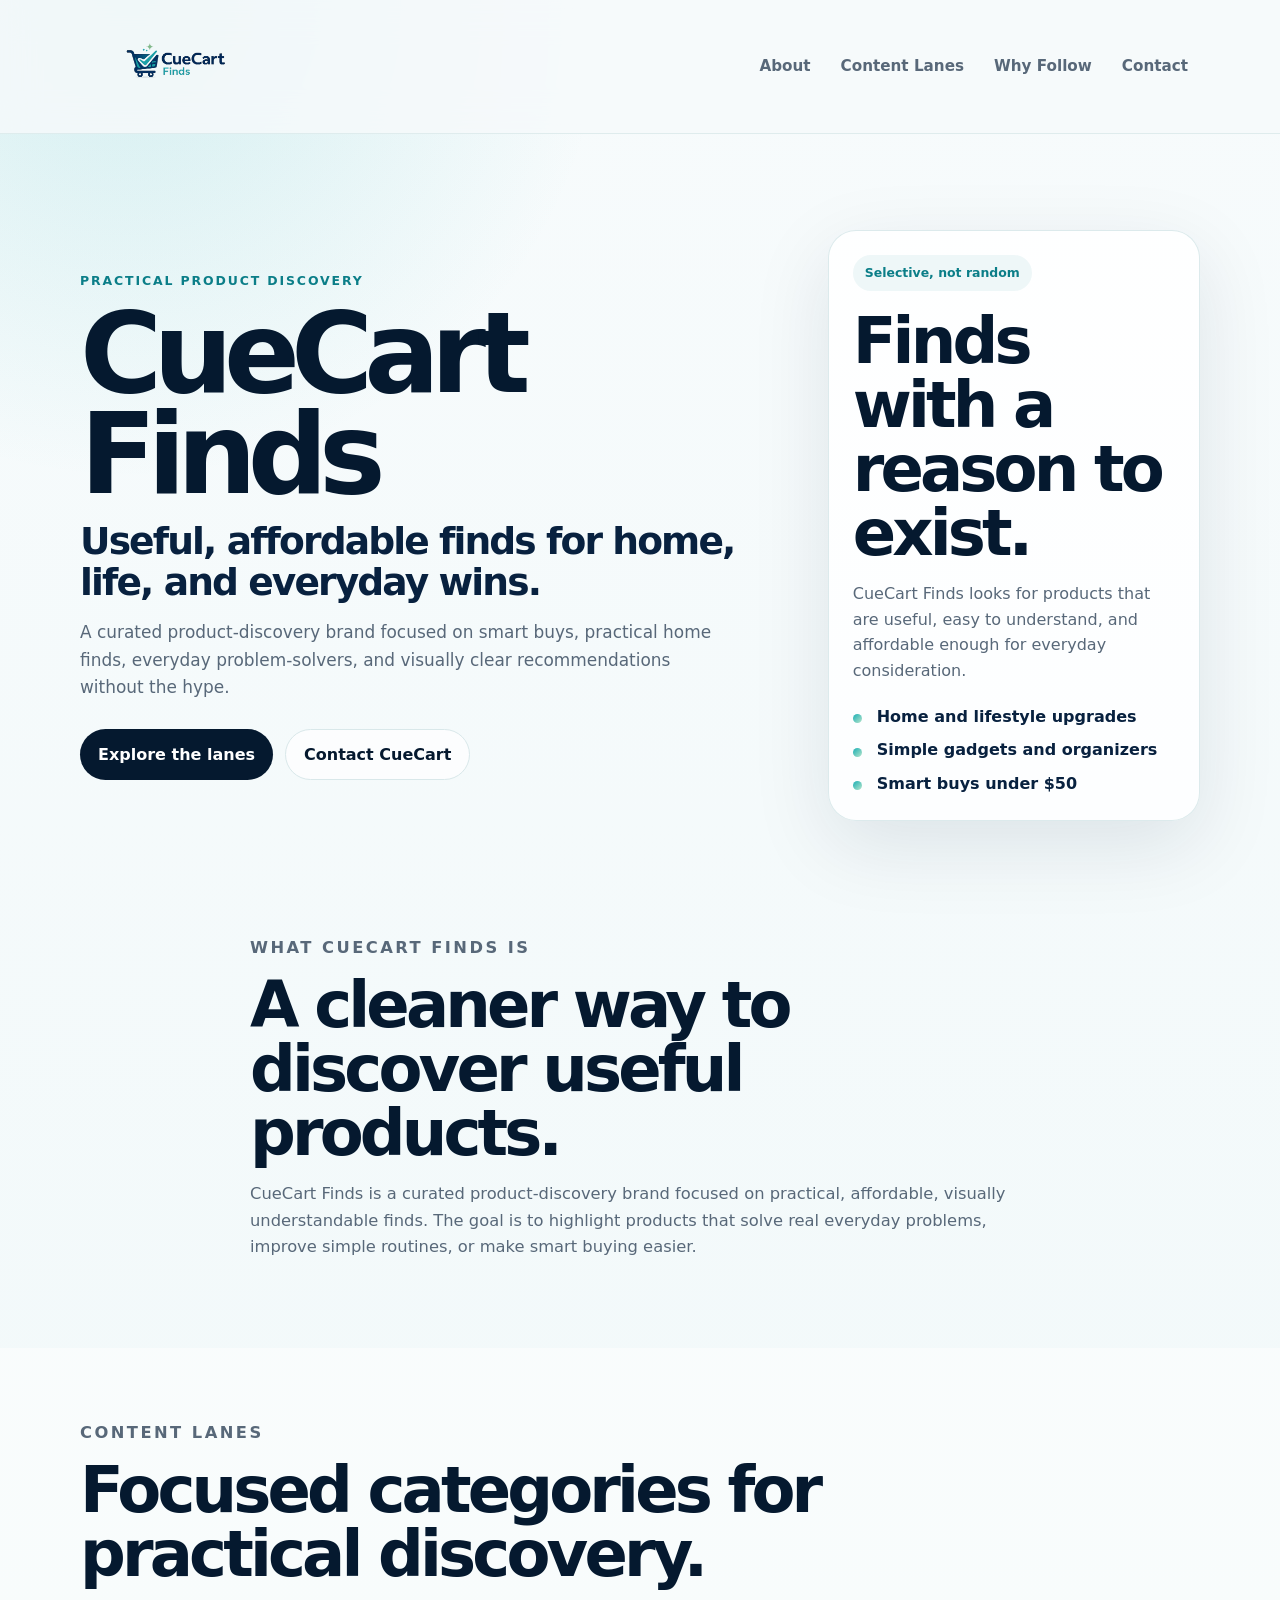
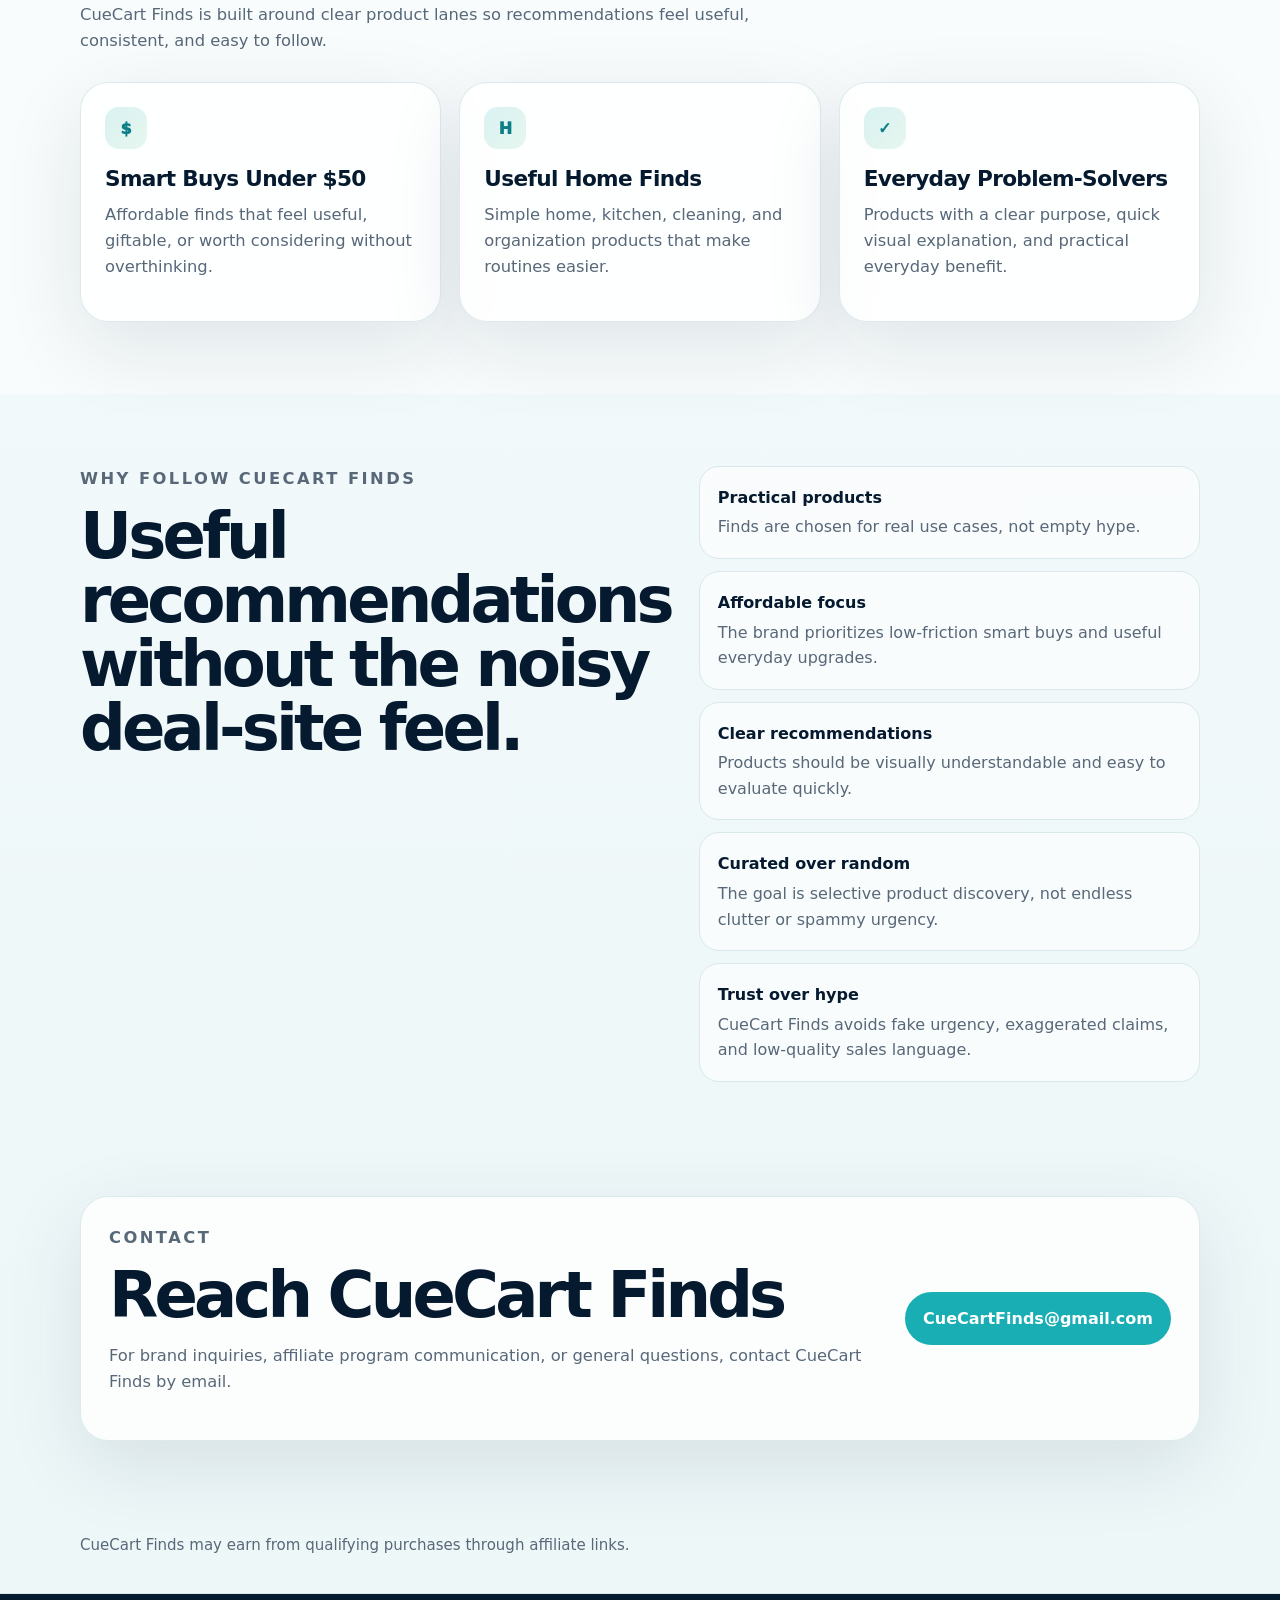
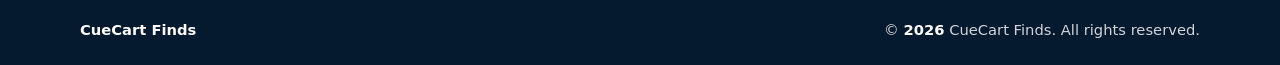
==== index.html @ b00daa26 "Upload CueCart Finds Website" ====
<!doctype html>
<html lang="en">
  <head>
    <meta charset="utf-8" />
    <meta name="viewport" content="width=device-width, initial-scale=1" />

    <!-- EDIT SITE TITLE HERE -->
    <title>CueCart Finds | Useful, Affordable Product Finds</title>
    <meta
      name="description"
      content="CueCart Finds curates useful, affordable finds for home, life, everyday essentials, gadgets, organization, and smart buys under $50."
    />

    <meta property="og:title" content="CueCart Finds" />
    <meta
      property="og:description"
      content="Useful, affordable finds for home, life, and everyday wins."
    />
    <meta property="og:type" content="website" />

    <link rel="icon" href="assets/cuecart-finds-favicon.ico" />
    <link rel="apple-touch-icon" href="assets/cuecart-finds-icon-192.png" />
    <link rel="stylesheet" href="style.css" />
  </head>

  <body>
    <a class="skip-link" href="#main">Skip to main content</a>

    <header class="site-header">
      <nav class="nav container" aria-label="Primary navigation">
        <a class="brand" href="#top" aria-label="CueCart Finds home">
          <!--
            EDIT LOGO FILE PATH HERE:
            Replace the src below if you upload a different logo file.
            If the image cannot load, the text fallback below still shows the brand name.
          -->
          <img
            class="brand-logo"
            src="assets/cuecart-finds-logo-web-600.png"
            alt=""
            width="180"
            height="64"
            onerror="this.style.display='none'; this.nextElementSibling.style.display='inline';"
          />
          <span class="brand-text">CueCart Finds</span>
        </a>

        <button class="menu-toggle" type="button" aria-expanded="false" aria-controls="nav-links">
          Menu
        </button>

        <div class="nav-links" id="nav-links">
          <a href="#about">About</a>
          <a href="#lanes">Content Lanes</a>
          <a href="#why-follow">Why Follow</a>
          <a href="#contact">Contact</a>
        </div>
      </nav>
    </header>

    <main id="main">
      <section class="hero" id="top">
        <div class="container hero-grid">
          <div class="hero-copy">
            <p class="eyebrow">Practical product discovery</p>

            <!-- EDIT BRAND NAME AND TAGLINE HERE -->
            <h1>CueCart Finds</h1>
            <p class="hero-tagline">Useful, affordable finds for home, life, and everyday wins.</p>

            <!-- EDIT HERO SUPPORTING COPY HERE -->
            <p class="hero-text">
              A curated product-discovery brand focused on smart buys, practical home finds,
              everyday problem-solvers, and visually clear recommendations without the hype.
            </p>

            <div class="hero-actions">
              <a class="button button-primary" href="#lanes">Explore the lanes</a>
              <a class="button button-secondary" href="#contact">Contact CueCart</a>
            </div>
          </div>

          <aside class="hero-card" aria-label="CueCart Finds brand focus">
            <div class="card-badge">Selective, not random</div>
            <h2>Finds with a reason to exist.</h2>
            <p>
              CueCart Finds looks for products that are useful, easy to understand, and affordable
              enough for everyday consideration.
            </p>
            <ul class="mini-list">
              <li>Home and lifestyle upgrades</li>
              <li>Simple gadgets and organizers</li>
              <li>Smart buys under $50</li>
            </ul>
          </aside>
        </div>
      </section>

      <section class="section" id="about">
        <div class="container narrow">
          <p class="section-kicker">What CueCart Finds Is</p>
          <!-- EDIT ABOUT COPY HERE -->
          <h2>A cleaner way to discover useful products.</h2>
          <p>
            CueCart Finds is a curated product-discovery brand focused on practical, affordable,
            visually understandable finds. The goal is to highlight products that solve real
            everyday problems, improve simple routines, or make smart buying easier.
          </p>
        </div>
      </section>

      <section class="section section-muted" id="lanes">
        <div class="container">
          <div class="section-heading">
            <p class="section-kicker">Content Lanes</p>
            <h2>Focused categories for practical discovery.</h2>
            <p>
              CueCart Finds is built around clear product lanes so recommendations feel useful,
              consistent, and easy to follow.
            </p>
          </div>

          <div class="card-grid">
            <article class="lane-card">
              <div class="lane-icon" aria-hidden="true">$</div>
              <h3>Smart Buys Under $50</h3>
              <p>Affordable finds that feel useful, giftable, or worth considering without overthinking.</p>
            </article>

            <article class="lane-card">
              <div class="lane-icon" aria-hidden="true">H</div>
              <h3>Useful Home Finds</h3>
              <p>Simple home, kitchen, cleaning, and organization products that make routines easier.</p>
            </article>

            <article class="lane-card">
              <div class="lane-icon" aria-hidden="true">✓</div>
              <h3>Everyday Problem-Solvers</h3>
              <p>Products with a clear purpose, quick visual explanation, and practical everyday benefit.</p>
            </article>
          </div>
        </div>
      </section>

      <section class="section" id="why-follow">
        <div class="container split">
          <div>
            <p class="section-kicker">Why Follow CueCart Finds</p>
            <h2>Useful recommendations without the noisy deal-site feel.</h2>
          </div>

          <div class="trust-list">
            <div class="trust-item">
              <strong>Practical products</strong>
              <span>Finds are chosen for real use cases, not empty hype.</span>
            </div>
            <div class="trust-item">
              <strong>Affordable focus</strong>
              <span>The brand prioritizes low-friction smart buys and useful everyday upgrades.</span>
            </div>
            <div class="trust-item">
              <strong>Clear recommendations</strong>
              <span>Products should be visually understandable and easy to evaluate quickly.</span>
            </div>
            <div class="trust-item">
              <strong>Curated over random</strong>
              <span>The goal is selective product discovery, not endless clutter or spammy urgency.</span>
            </div>
            <div class="trust-item">
              <strong>Trust over hype</strong>
              <span>CueCart Finds avoids fake urgency, exaggerated claims, and low-quality sales language.</span>
            </div>
          </div>
        </div>
      </section>

      <section class="section contact-section" id="contact">
        <div class="container contact-card">
          <div>
            <p class="section-kicker">Contact</p>
            <h2>Reach CueCart Finds</h2>
            <p>
              For brand inquiries, affiliate program communication, or general questions, contact
              CueCart Finds by email.
            </p>
          </div>

          <!-- EDIT EMAIL ADDRESS HERE -->
          <a class="email-link" href="mailto:CueCartFinds@gmail.com">CueCartFinds@gmail.com</a>
        </div>
      </section>

      <section class="disclosure" aria-label="Affiliate disclosure">
        <div class="container">
          <!-- EDIT AFFILIATE DISCLOSURE HERE -->
          <p>CueCart Finds may earn from qualifying purchases through affiliate links.</p>
        </div>
      </section>
    </main>

    <footer class="site-footer">
      <div class="container footer-content">
        <span>CueCart Finds</span>
        <span>&copy; <span id="year">2026</span> CueCart Finds. All rights reserved.</span>
      </div>
    </footer>

    <script src="script.js"></script>
  </body>
</html>
---- style.css ----
/*
  CueCart Finds static site styles.
  Beginner editing tip: change the color variables below to adjust the site theme.
*/

:root {
  --bg: #f6fafb;
  --surface: #ffffff;
  --surface-soft: #eef7f8;
  --ink: #08213f;
  --muted: #586879;
  --line: #d9e8ea;
  --teal: #18aeb4;
  --teal-dark: #0b7e88;
  --mint: #b8e6cc;
  --navy: #05192f;
  --shadow: 0 24px 80px rgba(8, 33, 63, 0.1);
  --radius-lg: 28px;
  --radius-md: 20px;
  --radius-sm: 14px;
  --max-width: 1120px;
}

* {
  box-sizing: border-box;
}

html {
  scroll-behavior: smooth;
}

body {
  margin: 0;
  color: var(--ink);
  font-family:
    ui-sans-serif,
    system-ui,
    -apple-system,
    BlinkMacSystemFont,
    "Segoe UI",
    sans-serif;
  background:
    radial-gradient(circle at 10% 0%, rgba(24, 174, 180, 0.16), transparent 30rem),
    linear-gradient(180deg, #f7fbfc 0%, #edf7f8 100%);
  line-height: 1.6;
}

img {
  max-width: 100%;
  display: block;
}

a {
  color: inherit;
}

.container {
  width: min(calc(100% - 32px), var(--max-width));
  margin-inline: auto;
}

.narrow {
  max-width: 780px;
}

.skip-link {
  position: absolute;
  left: 16px;
  top: -80px;
  z-index: 100;
  padding: 10px 14px;
  border-radius: 999px;
  background: var(--navy);
  color: #fff;
  text-decoration: none;
  transition: top 0.2s ease;
}

.skip-link:focus {
  top: 16px;
}

.site-header {
  position: sticky;
  top: 0;
  z-index: 20;
  border-bottom: 1px solid rgba(217, 232, 234, 0.78);
  background: rgba(246, 250, 251, 0.84);
  backdrop-filter: blur(18px);
}

.nav {
  display: flex;
  align-items: center;
  justify-content: space-between;
  min-height: 76px;
  gap: 18px;
}

.brand {
  display: inline-flex;
  align-items: center;
  gap: 12px;
  min-width: 0;
  text-decoration: none;
}

.brand-logo {
  width: 154px;
  height: auto;
}

.brand-logo:not([src]),
.brand-logo[src=""] {
  display: none;
}

.brand-text {
  display: none;
  font-weight: 800;
  letter-spacing: -0.03em;
  color: var(--navy);
}

.brand-logo:not([src]) + .brand-text,
.brand-logo[src=""] + .brand-text {
  display: inline;
}

.nav-links {
  display: none;
  position: absolute;
  left: 16px;
  right: 16px;
  top: 82px;
  padding: 14px;
  border: 1px solid var(--line);
  border-radius: var(--radius-md);
  background: rgba(255, 255, 255, 0.96);
  box-shadow: var(--shadow);
}

.nav-links.is-open {
  display: grid;
  gap: 8px;
}

.nav-links a {
  padding: 10px 12px;
  border-radius: 999px;
  color: var(--muted);
  font-size: 0.95rem;
  font-weight: 650;
  text-decoration: none;
}

.nav-links a:hover {
  background: var(--surface-soft);
  color: var(--navy);
}

.menu-toggle {
  border: 1px solid var(--line);
  border-radius: 999px;
  padding: 10px 14px;
  background: var(--surface);
  color: var(--navy);
  font: inherit;
  font-weight: 700;
  cursor: pointer;
}

.hero {
  padding: 72px 0 42px;
}

.hero-grid {
  display: grid;
  gap: 28px;
  align-items: center;
}

.hero-copy {
  max-width: 760px;
}

.eyebrow,
.section-kicker {
  margin: 0 0 12px;
  color: var(--teal-dark);
  font-size: 0.78rem;
  font-weight: 850;
  letter-spacing: 0.15em;
  text-transform: uppercase;
}

h1,
h2,
h3,
p {
  margin-top: 0;
}

h1 {
  margin-bottom: 16px;
  color: var(--navy);
  font-size: clamp(3.2rem, 15vw, 7rem);
  line-height: 0.9;
  letter-spacing: -0.08em;
}

h2 {
  margin-bottom: 16px;
  color: var(--navy);
  font-size: clamp(2rem, 7vw, 4rem);
  line-height: 1;
  letter-spacing: -0.06em;
}

h3 {
  margin-bottom: 10px;
  color: var(--navy);
  font-size: 1.35rem;
  line-height: 1.15;
  letter-spacing: -0.03em;
}

.hero-tagline {
  max-width: 680px;
  margin-bottom: 16px;
  font-size: clamp(1.35rem, 5vw, 2.35rem);
  font-weight: 760;
  line-height: 1.1;
  letter-spacing: -0.05em;
}

.hero-text {
  max-width: 650px;
  color: var(--muted);
  font-size: 1.06rem;
}

.hero-actions {
  display: flex;
  flex-wrap: wrap;
  gap: 12px;
  margin-top: 28px;
}

.button {
  display: inline-flex;
  align-items: center;
  justify-content: center;
  min-height: 48px;
  padding: 12px 18px;
  border-radius: 999px;
  font-weight: 800;
  text-decoration: none;
}

.button-primary {
  background: var(--navy);
  color: #fff;
}

.button-secondary {
  border: 1px solid var(--line);
  background: rgba(255, 255, 255, 0.72);
  color: var(--navy);
}

.hero-card,
.lane-card,
.contact-card {
  border: 1px solid rgba(217, 232, 234, 0.9);
  background: rgba(255, 255, 255, 0.82);
  box-shadow: var(--shadow);
}

.hero-card {
  padding: 24px;
  border-radius: var(--radius-lg);
}

.hero-card p {
  color: var(--muted);
}

.card-badge {
  display: inline-flex;
  margin-bottom: 18px;
  padding: 8px 12px;
  border-radius: 999px;
  background: var(--surface-soft);
  color: var(--teal-dark);
  font-size: 0.78rem;
  font-weight: 850;
}

.mini-list {
  display: grid;
  gap: 8px;
  margin: 20px 0 0;
  padding: 0;
  list-style: none;
}

.mini-list li {
  position: relative;
  padding-left: 24px;
  color: var(--ink);
  font-weight: 650;
}

.mini-list li::before {
  content: "";
  position: absolute;
  left: 0;
  top: 0.65em;
  width: 9px;
  height: 9px;
  border-radius: 99px;
  background: linear-gradient(135deg, var(--teal), var(--mint));
}

.section {
  padding: 72px 0;
}

.section-muted {
  background: rgba(255, 255, 255, 0.52);
}

.section-heading {
  max-width: 760px;
  margin-bottom: 28px;
}

.section p {
  color: var(--muted);
  font-size: 1.02rem;
}

.card-grid {
  display: grid;
  gap: 18px;
}

.lane-card {
  padding: 24px;
  border-radius: var(--radius-lg);
  transition:
    transform 0.2s ease,
    box-shadow 0.2s ease;
}

.lane-card:hover {
  transform: translateY(-4px);
  box-shadow: 0 30px 90px rgba(8, 33, 63, 0.14);
}

.lane-icon {
  display: inline-grid;
  width: 42px;
  height: 42px;
  place-items: center;
  margin-bottom: 18px;
  border-radius: 14px;
  background: linear-gradient(135deg, rgba(24, 174, 180, 0.16), rgba(184, 230, 204, 0.34));
  color: var(--teal-dark);
  font-weight: 950;
}

.split {
  display: grid;
  gap: 28px;
}

.trust-list {
  display: grid;
  gap: 12px;
}

.trust-item {
  display: grid;
  gap: 4px;
  padding: 18px;
  border: 1px solid var(--line);
  border-radius: var(--radius-md);
  background: rgba(255, 255, 255, 0.64);
}

.trust-item strong {
  color: var(--navy);
}

.trust-item span {
  color: var(--muted);
}

.contact-section {
  padding-top: 42px;
}

.contact-card {
  display: grid;
  gap: 22px;
  padding: 28px;
  border-radius: var(--radius-lg);
}

.email-link {
  display: inline-flex;
  width: fit-content;
  align-items: center;
  justify-content: center;
  padding: 14px 18px;
  border-radius: 999px;
  background: var(--teal);
  color: #ffffff;
  font-weight: 850;
  text-decoration: none;
}

.email-link:hover {
  background: var(--teal-dark);
}

.disclosure {
  padding: 20px 0 36px;
}

.disclosure p {
  margin: 0;
  color: var(--muted);
  font-size: 0.94rem;
}

.site-footer {
  border-top: 1px solid var(--line);
  background: var(--navy);
  color: rgba(255, 255, 255, 0.82);
}

.footer-content {
  display: grid;
  gap: 8px;
  padding: 24px 0;
  font-size: 0.92rem;
}

.footer-content span:first-child {
  color: #fff;
  font-weight: 850;
}

@media (min-width: 760px) {
  .menu-toggle {
    display: none;
  }

  .nav-links {
    position: static;
    display: flex;
    align-items: center;
    gap: 6px;
    padding: 0;
    border: 0;
    background: transparent;
    box-shadow: none;
  }

  .hero {
    padding-top: 96px;
  }

  .hero-grid {
    grid-template-columns: minmax(0, 1.45fr) minmax(280px, 0.75fr);
  }

  .card-grid {
    grid-template-columns: repeat(3, 1fr);
  }

  .split {
    grid-template-columns: 0.82fr 1.18fr;
    align-items: start;
  }

  .contact-card {
    grid-template-columns: 1fr auto;
    align-items: center;
  }

  .footer-content {
    grid-template-columns: auto auto;
    justify-content: space-between;
    align-items: center;
  }
}

@media (prefers-reduced-motion: reduce) {
  *,
  *::before,
  *::after {
    scroll-behavior: auto !important;
    transition: none !important;
  }
}
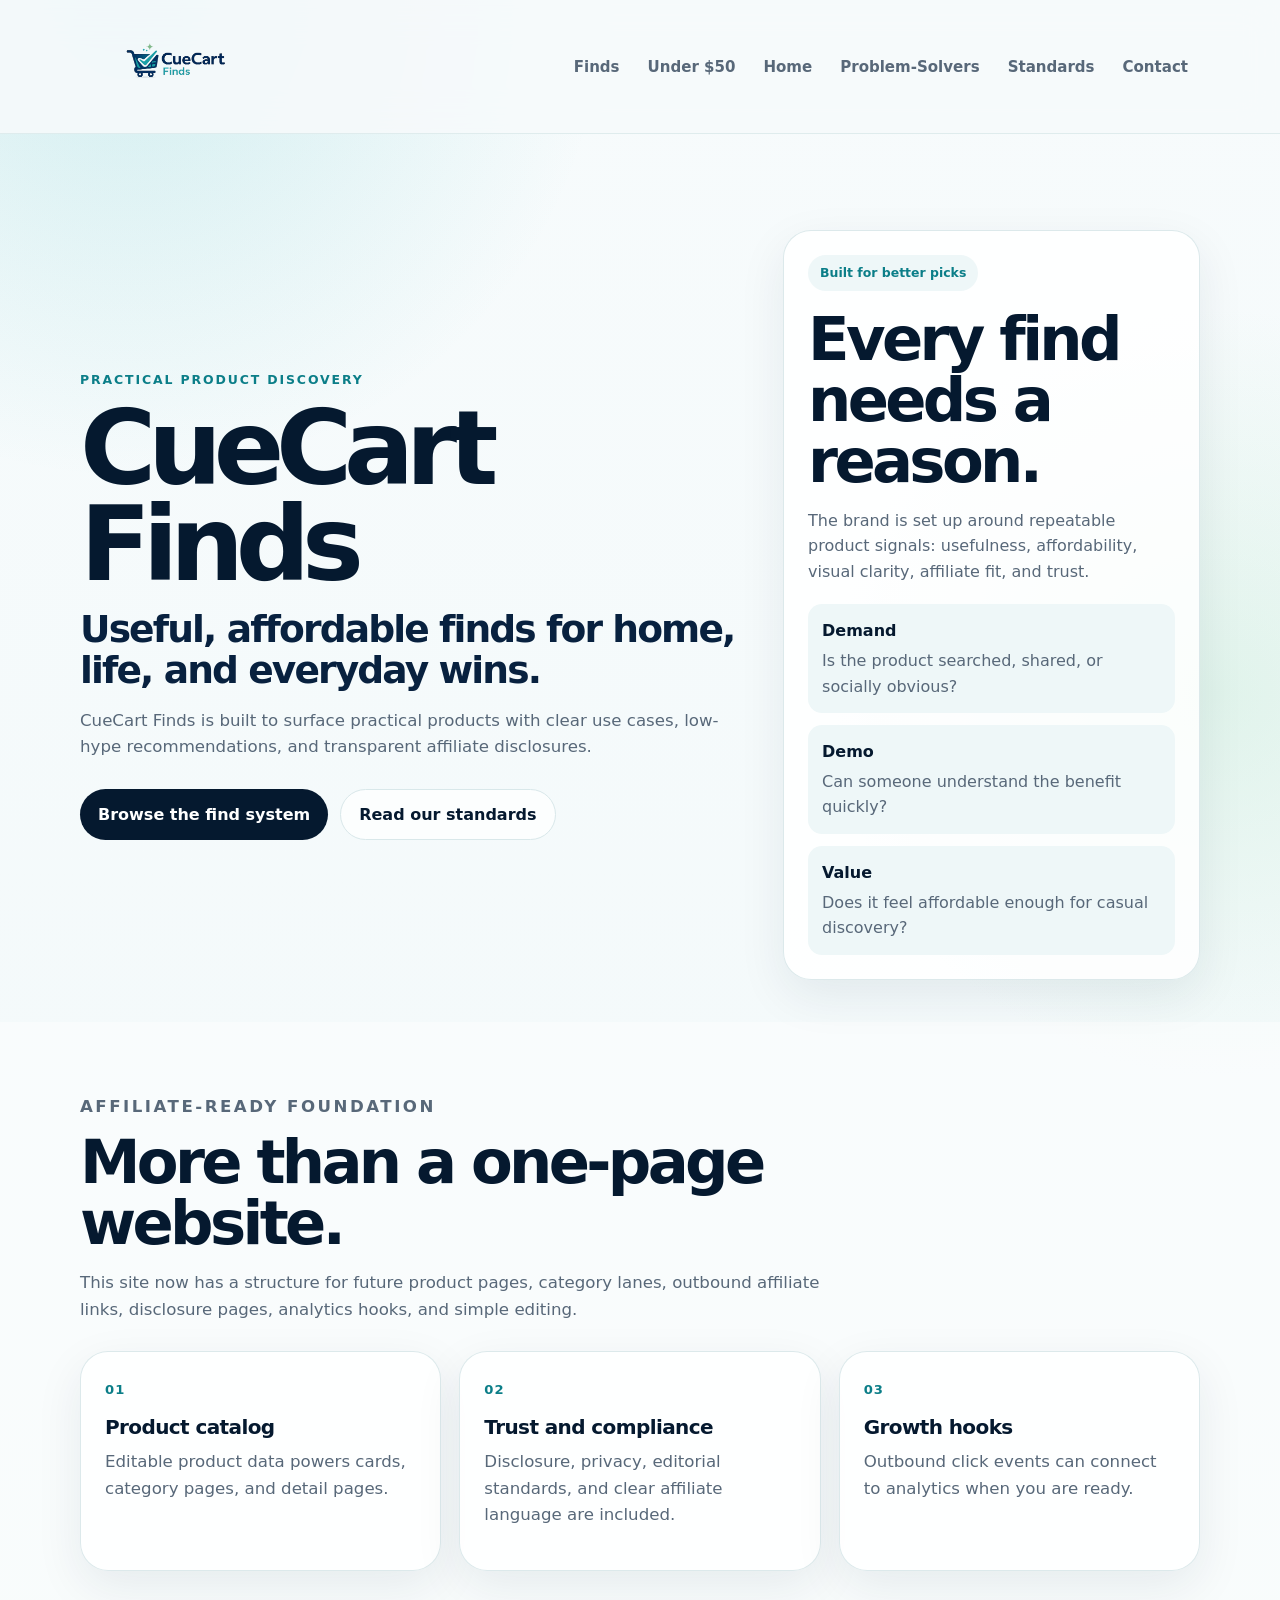
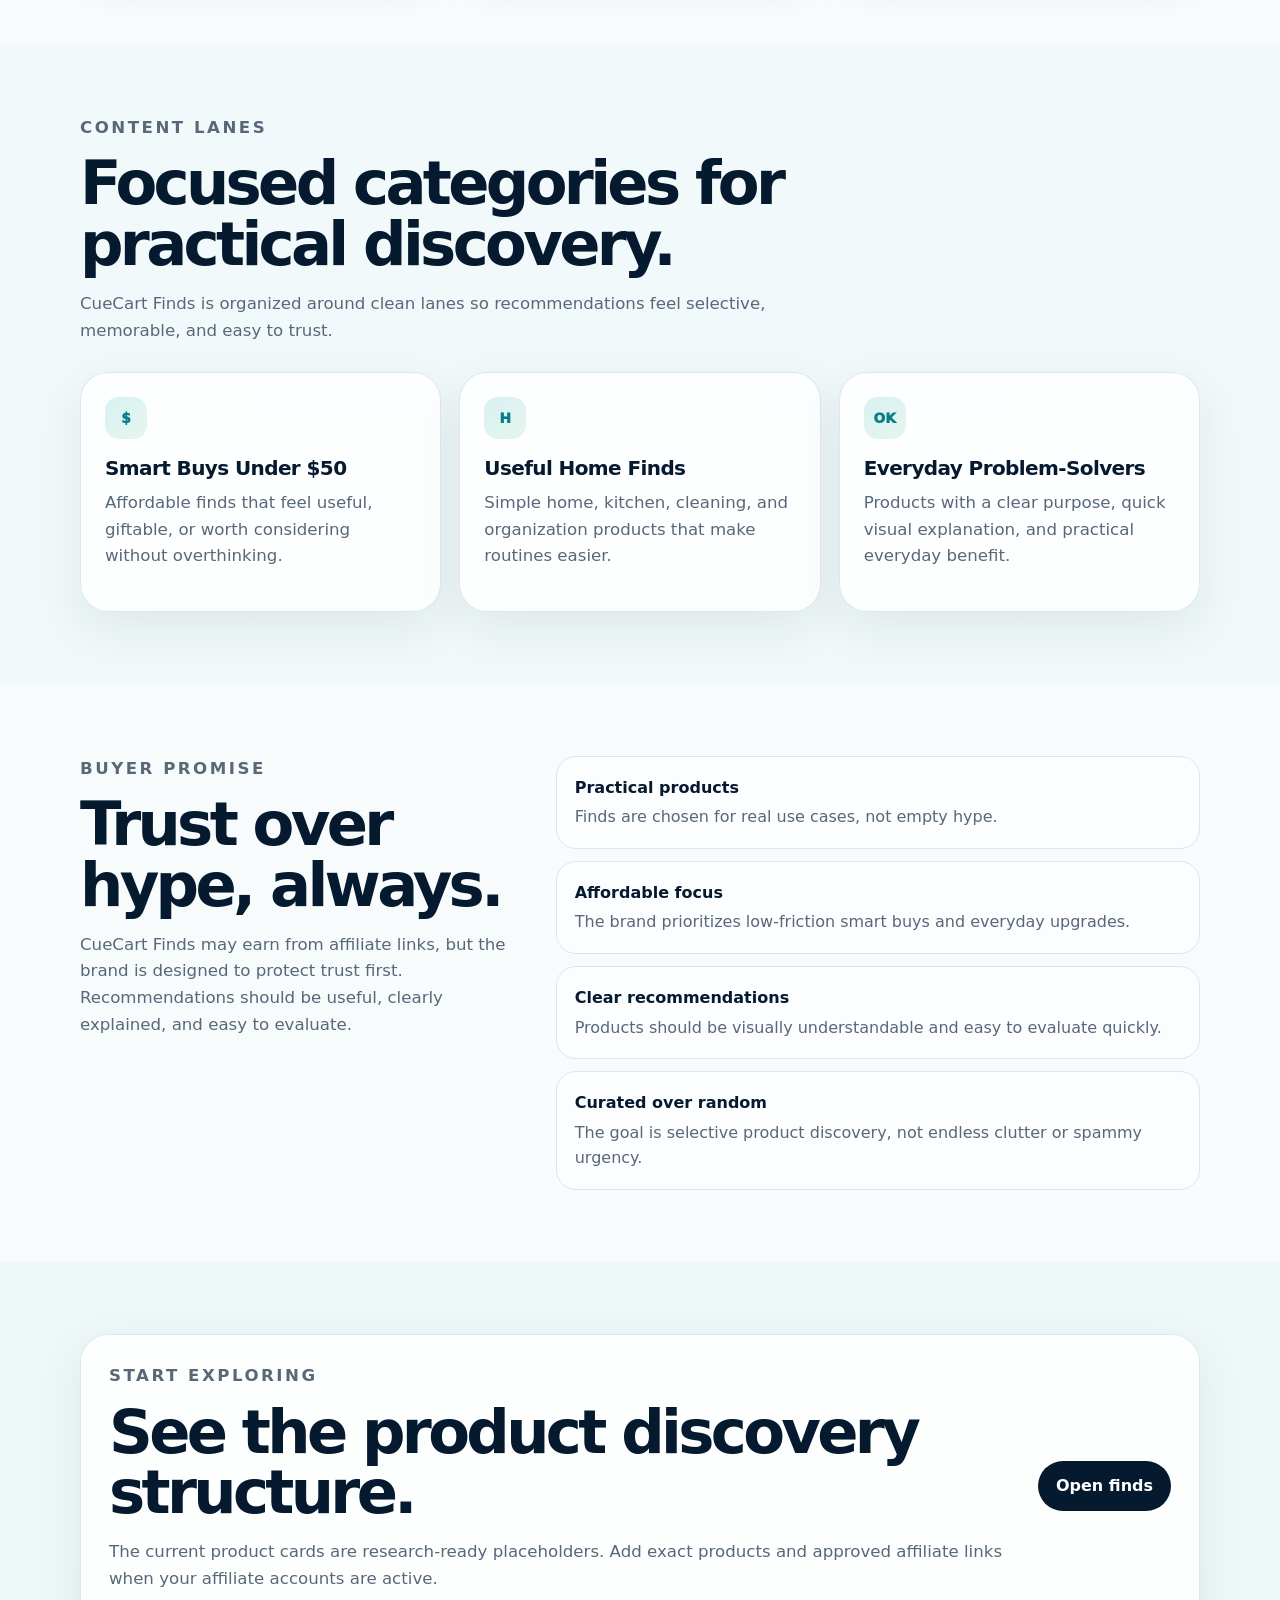
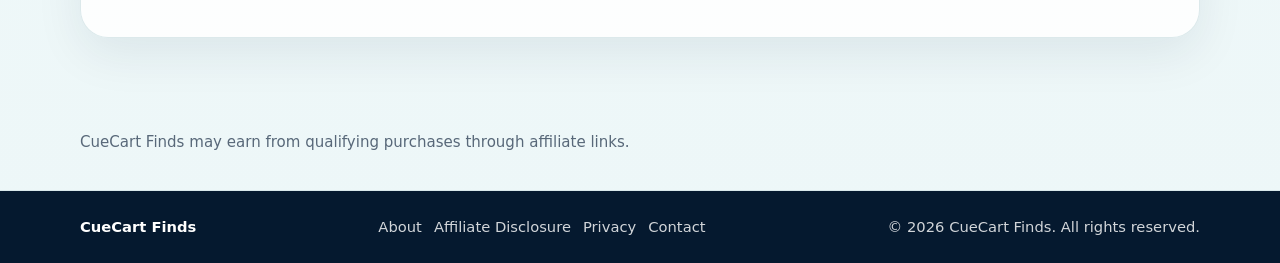
==== commit a031496b: "Upgrade CueCart Finds affiliate site" ====
--- a/index.html
+++ b/index.html
@@ -5,11 +5,12 @@
     <meta name="viewport" content="width=device-width, initial-scale=1" />
 
     <!-- EDIT SITE TITLE HERE -->
-    <title>CueCart Finds | Useful, Affordable Product Finds</title>
+    <title>CueCart Finds | Useful, Affordable Product Discovery</title>
     <meta
       name="description"
-      content="CueCart Finds curates useful, affordable finds for home, life, everyday essentials, gadgets, organization, and smart buys under $50."
+      content="CueCart Finds curates useful, affordable, trend-aware product finds for home, lifestyle, organization, gadgets, and everyday smart buys."
     />
+    <link rel="canonical" href="https://cuecartfinds.github.io/" />
 
     <meta property="og:title" content="CueCart Finds" />
     <meta
@@ -17,10 +18,25 @@
       content="Useful, affordable finds for home, life, and everyday wins."
     />
     <meta property="og:type" content="website" />
+    <meta property="og:url" content="https://cuecartfinds.github.io/" />
+    <meta property="og:image" content="https://cuecartfinds.github.io/assets/cuecart-finds-logo-web-600.png" />
 
     <link rel="icon" href="assets/cuecart-finds-favicon.ico" />
     <link rel="apple-touch-icon" href="assets/cuecart-finds-icon-192.png" />
+    <link rel="manifest" href="site.webmanifest" />
     <link rel="stylesheet" href="style.css" />
+
+    <script type="application/ld+json">
+      {
+        "@context": "https://schema.org",
+        "@type": "Organization",
+        "name": "CueCart Finds",
+        "url": "https://cuecartfinds.github.io/",
+        "logo": "https://cuecartfinds.github.io/assets/cuecart-finds-logo-web-600.png",
+        "email": "CueCartFinds@gmail.com",
+        "description": "CueCart Finds is a practical product-discovery brand focused on useful, affordable, visually understandable finds."
+      }
+    </script>
   </head>
 
   <body>
@@ -28,12 +44,8 @@
 
     <header class="site-header">
       <nav class="nav container" aria-label="Primary navigation">
-        <a class="brand" href="#top" aria-label="CueCart Finds home">
-          <!--
-            EDIT LOGO FILE PATH HERE:
-            Replace the src below if you upload a different logo file.
-            If the image cannot load, the text fallback below still shows the brand name.
-          -->
+        <a class="brand" href="index.html" aria-label="CueCart Finds home">
+          <!-- EDIT LOGO FILE PATH HERE -->
           <img
             class="brand-logo"
             src="assets/cuecart-finds-logo-web-600.png"
@@ -50,16 +62,18 @@
         </button>
 
         <div class="nav-links" id="nav-links">
-          <a href="#about">About</a>
-          <a href="#lanes">Content Lanes</a>
-          <a href="#why-follow">Why Follow</a>
-          <a href="#contact">Contact</a>
+          <a href="finds.html">Finds</a>
+          <a href="smart-buys-under-50.html">Under $50</a>
+          <a href="useful-home-finds.html">Home</a>
+          <a href="everyday-problem-solvers.html">Problem-Solvers</a>
+          <a href="editorial-standards.html">Standards</a>
+          <a href="contact.html">Contact</a>
         </div>
       </nav>
     </header>
 
     <main id="main">
-      <section class="hero" id="top">
+      <section class="hero hero-home" id="top">
         <div class="container hero-grid">
           <div class="hero-copy">
             <p class="eyebrow">Practical product discovery</p>
@@ -70,83 +84,114 @@
 
             <!-- EDIT HERO SUPPORTING COPY HERE -->
             <p class="hero-text">
-              A curated product-discovery brand focused on smart buys, practical home finds,
-              everyday problem-solvers, and visually clear recommendations without the hype.
+              CueCart Finds is built to surface practical products with clear use cases,
+              low-hype recommendations, and transparent affiliate disclosures.
             </p>
 
             <div class="hero-actions">
-              <a class="button button-primary" href="#lanes">Explore the lanes</a>
-              <a class="button button-secondary" href="#contact">Contact CueCart</a>
-            </div>
-          </div>
-
-          <aside class="hero-card" aria-label="CueCart Finds brand focus">
-            <div class="card-badge">Selective, not random</div>
-            <h2>Finds with a reason to exist.</h2>
-            <p>
-              CueCart Finds looks for products that are useful, easy to understand, and affordable
-              enough for everyday consideration.
-            </p>
-            <ul class="mini-list">
-              <li>Home and lifestyle upgrades</li>
-              <li>Simple gadgets and organizers</li>
-              <li>Smart buys under $50</li>
-            </ul>
+              <a class="button button-primary" href="finds.html">Browse the find system</a>
+              <a class="button button-secondary" href="editorial-standards.html">Read our standards</a>
+            </div>
+          </div>
+
+          <aside class="hero-card signal-card" aria-label="CueCart Finds product selection system">
+            <div class="card-badge">Built for better picks</div>
+            <h2>Every find needs a reason.</h2>
+            <p>
+              The brand is set up around repeatable product signals: usefulness, affordability,
+              visual clarity, affiliate fit, and trust.
+            </p>
+            <dl class="signal-list">
+              <div>
+                <dt>Demand</dt>
+                <dd>Is the product searched, shared, or socially obvious?</dd>
+              </div>
+              <div>
+                <dt>Demo</dt>
+                <dd>Can someone understand the benefit quickly?</dd>
+              </div>
+              <div>
+                <dt>Value</dt>
+                <dd>Does it feel affordable enough for casual discovery?</dd>
+              </div>
+            </dl>
           </aside>
         </div>
       </section>
 
-      <section class="section" id="about">
-        <div class="container narrow">
-          <p class="section-kicker">What CueCart Finds Is</p>
-          <!-- EDIT ABOUT COPY HERE -->
-          <h2>A cleaner way to discover useful products.</h2>
-          <p>
-            CueCart Finds is a curated product-discovery brand focused on practical, affordable,
-            visually understandable finds. The goal is to highlight products that solve real
-            everyday problems, improve simple routines, or make smart buying easier.
-          </p>
-        </div>
-      </section>
-
-      <section class="section section-muted" id="lanes">
+      <section class="section section-muted">
+        <div class="container">
+          <div class="section-heading">
+            <p class="section-kicker">Affiliate-ready foundation</p>
+            <h2>More than a one-page website.</h2>
+            <p>
+              This site now has a structure for future product pages, category lanes,
+              outbound affiliate links, disclosure pages, analytics hooks, and simple editing.
+            </p>
+          </div>
+
+          <div class="feature-grid">
+            <article class="feature-card">
+              <span class="feature-number">01</span>
+              <h3>Product catalog</h3>
+              <p>Editable product data powers cards, category pages, and detail pages.</p>
+            </article>
+            <article class="feature-card">
+              <span class="feature-number">02</span>
+              <h3>Trust and compliance</h3>
+              <p>Disclosure, privacy, editorial standards, and clear affiliate language are included.</p>
+            </article>
+            <article class="feature-card">
+              <span class="feature-number">03</span>
+              <h3>Growth hooks</h3>
+              <p>Outbound click events can connect to analytics when you are ready.</p>
+            </article>
+          </div>
+        </div>
+      </section>
+
+      <section class="section" id="lanes">
         <div class="container">
           <div class="section-heading">
             <p class="section-kicker">Content Lanes</p>
             <h2>Focused categories for practical discovery.</h2>
             <p>
-              CueCart Finds is built around clear product lanes so recommendations feel useful,
-              consistent, and easy to follow.
+              CueCart Finds is organized around clean lanes so recommendations feel selective,
+              memorable, and easy to trust.
             </p>
           </div>
 
           <div class="card-grid">
-            <article class="lane-card">
+            <a class="lane-card linked-card" href="smart-buys-under-50.html">
               <div class="lane-icon" aria-hidden="true">$</div>
               <h3>Smart Buys Under $50</h3>
               <p>Affordable finds that feel useful, giftable, or worth considering without overthinking.</p>
-            </article>
-
-            <article class="lane-card">
+            </a>
+
+            <a class="lane-card linked-card" href="useful-home-finds.html">
               <div class="lane-icon" aria-hidden="true">H</div>
               <h3>Useful Home Finds</h3>
               <p>Simple home, kitchen, cleaning, and organization products that make routines easier.</p>
-            </article>
-
-            <article class="lane-card">
-              <div class="lane-icon" aria-hidden="true">✓</div>
+            </a>
+
+            <a class="lane-card linked-card" href="everyday-problem-solvers.html">
+              <div class="lane-icon" aria-hidden="true">OK</div>
               <h3>Everyday Problem-Solvers</h3>
               <p>Products with a clear purpose, quick visual explanation, and practical everyday benefit.</p>
-            </article>
-          </div>
-        </div>
-      </section>
-
-      <section class="section" id="why-follow">
+            </a>
+          </div>
+        </div>
+      </section>
+
+      <section class="section section-muted">
         <div class="container split">
           <div>
-            <p class="section-kicker">Why Follow CueCart Finds</p>
-            <h2>Useful recommendations without the noisy deal-site feel.</h2>
+            <p class="section-kicker">Buyer Promise</p>
+            <h2>Trust over hype, always.</h2>
+            <p>
+              CueCart Finds may earn from affiliate links, but the brand is designed to protect
+              trust first. Recommendations should be useful, clearly explained, and easy to evaluate.
+            </p>
           </div>
 
           <div class="trust-list">
@@ -156,7 +201,7 @@
             </div>
             <div class="trust-item">
               <strong>Affordable focus</strong>
-              <span>The brand prioritizes low-friction smart buys and useful everyday upgrades.</span>
+              <span>The brand prioritizes low-friction smart buys and everyday upgrades.</span>
             </div>
             <div class="trust-item">
               <strong>Clear recommendations</strong>
@@ -166,33 +211,26 @@
               <strong>Curated over random</strong>
               <span>The goal is selective product discovery, not endless clutter or spammy urgency.</span>
             </div>
-            <div class="trust-item">
-              <strong>Trust over hype</strong>
-              <span>CueCart Finds avoids fake urgency, exaggerated claims, and low-quality sales language.</span>
-            </div>
-          </div>
-        </div>
-      </section>
-
-      <section class="section contact-section" id="contact">
-        <div class="container contact-card">
+          </div>
+        </div>
+      </section>
+
+      <section class="section">
+        <div class="container cta-panel">
           <div>
-            <p class="section-kicker">Contact</p>
-            <h2>Reach CueCart Finds</h2>
-            <p>
-              For brand inquiries, affiliate program communication, or general questions, contact
-              CueCart Finds by email.
-            </p>
-          </div>
-
-          <!-- EDIT EMAIL ADDRESS HERE -->
-          <a class="email-link" href="mailto:CueCartFinds@gmail.com">CueCartFinds@gmail.com</a>
+            <p class="section-kicker">Start exploring</p>
+            <h2>See the product discovery structure.</h2>
+            <p>
+              The current product cards are research-ready placeholders. Add exact products and
+              approved affiliate links when your affiliate accounts are active.
+            </p>
+          </div>
+          <a class="button button-primary" href="finds.html">Open finds</a>
         </div>
       </section>
 
       <section class="disclosure" aria-label="Affiliate disclosure">
         <div class="container">
-          <!-- EDIT AFFILIATE DISCLOSURE HERE -->
           <p>CueCart Finds may earn from qualifying purchases through affiliate links.</p>
         </div>
       </section>
@@ -201,6 +239,12 @@
     <footer class="site-footer">
       <div class="container footer-content">
         <span>CueCart Finds</span>
+        <nav aria-label="Footer navigation">
+          <a href="about.html">About</a>
+          <a href="disclosure.html">Affiliate Disclosure</a>
+          <a href="privacy.html">Privacy</a>
+          <a href="contact.html">Contact</a>
+        </nav>
         <span>&copy; <span id="year">2026</span> CueCart Finds. All rights reserved.</span>
       </div>
     </footer>
--- a/style.css
+++ b/style.css
@@ -14,7 +14,10 @@
   --teal-dark: #0b7e88;
   --mint: #b8e6cc;
   --navy: #05192f;
+  --warning: #a96500;
+  --success: #11784f;
   --shadow: 0 24px 80px rgba(8, 33, 63, 0.1);
+  --shadow-soft: 0 16px 48px rgba(8, 33, 63, 0.08);
   --radius-lg: 28px;
   --radius-md: 20px;
   --radius-sm: 14px;
@@ -40,7 +43,8 @@
     "Segoe UI",
     sans-serif;
   background:
-    radial-gradient(circle at 10% 0%, rgba(24, 174, 180, 0.16), transparent 30rem),
+    radial-gradient(circle at 10% 0%, rgba(24, 174, 180, 0.17), transparent 30rem),
+    radial-gradient(circle at 95% 20%, rgba(184, 230, 204, 0.34), transparent 24rem),
     linear-gradient(180deg, #f7fbfc 0%, #edf7f8 100%);
   line-height: 1.6;
 }
@@ -52,6 +56,14 @@
 
 a {
   color: inherit;
+}
+
+code {
+  padding: 0.15rem 0.35rem;
+  border-radius: 0.45rem;
+  background: rgba(8, 33, 63, 0.07);
+  color: var(--navy);
+  font-size: 0.9em;
 }
 
 .container {
@@ -85,7 +97,7 @@
   top: 0;
   z-index: 20;
   border-bottom: 1px solid rgba(217, 232, 234, 0.78);
-  background: rgba(246, 250, 251, 0.84);
+  background: rgba(246, 250, 251, 0.88);
   backdrop-filter: blur(18px);
 }
 
@@ -110,21 +122,11 @@
   height: auto;
 }
 
-.brand-logo:not([src]),
-.brand-logo[src=""] {
-  display: none;
-}
-
 .brand-text {
   display: none;
-  font-weight: 800;
+  font-weight: 850;
   letter-spacing: -0.03em;
   color: var(--navy);
-}
-
-.brand-logo:not([src]) + .brand-text,
-.brand-logo[src=""] + .brand-text {
-  display: inline;
 }
 
 .nav-links {
@@ -136,7 +138,7 @@
   padding: 14px;
   border: 1px solid var(--line);
   border-radius: var(--radius-md);
-  background: rgba(255, 255, 255, 0.96);
+  background: rgba(255, 255, 255, 0.97);
   box-shadow: var(--shadow);
 }
 
@@ -149,12 +151,13 @@
   padding: 10px 12px;
   border-radius: 999px;
   color: var(--muted);
-  font-size: 0.95rem;
-  font-weight: 650;
+  font-size: 0.94rem;
+  font-weight: 700;
   text-decoration: none;
 }
 
-.nav-links a:hover {
+.nav-links a:hover,
+.nav-links a[aria-current="page"] {
   background: var(--surface-soft);
   color: var(--navy);
 }
@@ -166,22 +169,39 @@
   background: var(--surface);
   color: var(--navy);
   font: inherit;
-  font-weight: 700;
+  font-weight: 750;
   cursor: pointer;
 }
 
-.hero {
-  padding: 72px 0 42px;
-}
-
-.hero-grid {
-  display: grid;
-  gap: 28px;
-  align-items: center;
-}
-
-.hero-copy {
-  max-width: 760px;
+h1,
+h2,
+h3,
+p {
+  margin-top: 0;
+}
+
+h1 {
+  margin-bottom: 16px;
+  color: var(--navy);
+  font-size: clamp(3rem, 12vw, 6.5rem);
+  line-height: 0.92;
+  letter-spacing: -0.08em;
+}
+
+h2 {
+  margin-bottom: 16px;
+  color: var(--navy);
+  font-size: clamp(2rem, 6vw, 3.8rem);
+  line-height: 1;
+  letter-spacing: -0.06em;
+}
+
+h3 {
+  margin-bottom: 10px;
+  color: var(--navy);
+  font-size: 1.25rem;
+  line-height: 1.15;
+  letter-spacing: -0.03em;
 }
 
 .eyebrow,
@@ -194,39 +214,22 @@
   text-transform: uppercase;
 }
 
-h1,
-h2,
-h3,
-p {
-  margin-top: 0;
-}
-
-h1 {
-  margin-bottom: 16px;
-  color: var(--navy);
-  font-size: clamp(3.2rem, 15vw, 7rem);
-  line-height: 0.9;
-  letter-spacing: -0.08em;
-}
-
-h2 {
-  margin-bottom: 16px;
-  color: var(--navy);
-  font-size: clamp(2rem, 7vw, 4rem);
-  line-height: 1;
-  letter-spacing: -0.06em;
-}
-
-h3 {
-  margin-bottom: 10px;
-  color: var(--navy);
-  font-size: 1.35rem;
-  line-height: 1.15;
-  letter-spacing: -0.03em;
+.hero {
+  padding: 72px 0 42px;
+}
+
+.hero-grid {
+  display: grid;
+  gap: 28px;
+  align-items: center;
+}
+
+.hero-copy {
+  max-width: 760px;
 }
 
 .hero-tagline {
-  max-width: 680px;
+  max-width: 710px;
   margin-bottom: 16px;
   font-size: clamp(1.35rem, 5vw, 2.35rem);
   font-weight: 760;
@@ -234,10 +237,15 @@
   letter-spacing: -0.05em;
 }
 
-.hero-text {
-  max-width: 650px;
-  color: var(--muted);
-  font-size: 1.06rem;
+.hero-text,
+.page-hero p,
+.section p {
+  color: var(--muted);
+  font-size: 1.04rem;
+}
+
+.page-hero {
+  padding: 74px 0 34px;
 }
 
 .hero-actions {
@@ -253,9 +261,12 @@
   justify-content: center;
   min-height: 48px;
   padding: 12px 18px;
+  border: 0;
   border-radius: 999px;
-  font-weight: 800;
+  font: inherit;
+  font-weight: 850;
   text-decoration: none;
+  cursor: pointer;
 }
 
 .button-primary {
@@ -263,18 +274,36 @@
   color: #fff;
 }
 
+.button-primary:hover {
+  background: #092d52;
+}
+
 .button-secondary {
   border: 1px solid var(--line);
-  background: rgba(255, 255, 255, 0.72);
-  color: var(--navy);
+  background: rgba(255, 255, 255, 0.76);
+  color: var(--navy);
+}
+
+.button-disabled {
+  background: rgba(8, 33, 63, 0.08);
+  color: var(--muted);
+  cursor: not-allowed;
 }
 
 .hero-card,
 .lane-card,
-.contact-card {
-  border: 1px solid rgba(217, 232, 234, 0.9);
-  background: rgba(255, 255, 255, 0.82);
-  box-shadow: var(--shadow);
+.feature-card,
+.contact-card,
+.filter-panel,
+.product-card,
+.prose-card,
+.standard-card,
+.product-detail-card,
+.empty-state,
+.cta-panel {
+  border: 1px solid rgba(217, 232, 234, 0.92);
+  background: rgba(255, 255, 255, 0.84);
+  box-shadow: var(--shadow-soft);
 }
 
 .hero-card {
@@ -286,41 +315,44 @@
   color: var(--muted);
 }
 
+.card-badge,
+.status-badge,
+.tag {
+  display: inline-flex;
+  align-items: center;
+  width: fit-content;
+  border-radius: 999px;
+  font-weight: 850;
+}
+
 .card-badge {
-  display: inline-flex;
   margin-bottom: 18px;
   padding: 8px 12px;
-  border-radius: 999px;
   background: var(--surface-soft);
   color: var(--teal-dark);
   font-size: 0.78rem;
+}
+
+.signal-list {
+  display: grid;
+  gap: 12px;
+  margin: 20px 0 0;
+}
+
+.signal-list div {
+  padding: 14px;
+  border-radius: var(--radius-sm);
+  background: var(--surface-soft);
+}
+
+.signal-list dt {
+  color: var(--navy);
   font-weight: 850;
 }
 
-.mini-list {
-  display: grid;
-  gap: 8px;
-  margin: 20px 0 0;
-  padding: 0;
-  list-style: none;
-}
-
-.mini-list li {
-  position: relative;
-  padding-left: 24px;
-  color: var(--ink);
-  font-weight: 650;
-}
-
-.mini-list li::before {
-  content: "";
-  position: absolute;
-  left: 0;
-  top: 0.65em;
-  width: 9px;
-  height: 9px;
-  border-radius: 99px;
-  background: linear-gradient(135deg, var(--teal), var(--mint));
+.signal-list dd {
+  margin: 4px 0 0;
+  color: var(--muted);
 }
 
 .section {
@@ -336,25 +368,30 @@
   margin-bottom: 28px;
 }
 
-.section p {
-  color: var(--muted);
-  font-size: 1.02rem;
-}
-
-.card-grid {
+.card-grid,
+.feature-grid,
+.product-grid,
+.standards-grid {
   display: grid;
   gap: 18px;
 }
 
-.lane-card {
+.lane-card,
+.feature-card,
+.standard-card {
   padding: 24px;
   border-radius: var(--radius-lg);
+}
+
+.linked-card {
+  text-decoration: none;
   transition:
     transform 0.2s ease,
     box-shadow 0.2s ease;
 }
 
-.lane-card:hover {
+.linked-card:hover,
+.product-card:hover {
   transform: translateY(-4px);
   box-shadow: 0 30px 90px rgba(8, 33, 63, 0.14);
 }
@@ -368,7 +405,19 @@
   border-radius: 14px;
   background: linear-gradient(135deg, rgba(24, 174, 180, 0.16), rgba(184, 230, 204, 0.34));
   color: var(--teal-dark);
+  font-size: 0.86rem;
   font-weight: 950;
+}
+
+.feature-number,
+.standard-card span {
+  display: inline-flex;
+  margin-bottom: 16px;
+  color: var(--teal-dark);
+  font-size: 0.82rem;
+  font-weight: 900;
+  letter-spacing: 0.08em;
+  text-transform: uppercase;
 }
 
 .split {
@@ -398,13 +447,267 @@
   color: var(--muted);
 }
 
-.contact-section {
-  padding-top: 42px;
-}
-
-.contact-card {
-  display: grid;
-  gap: 22px;
+.catalog-layout {
+  display: grid;
+  gap: 24px;
+}
+
+.filter-panel {
+  align-self: start;
+  padding: 20px;
+  border-radius: var(--radius-lg);
+}
+
+.filter-panel h2 {
+  font-size: 1.4rem;
+  letter-spacing: -0.04em;
+}
+
+.search-label {
+  display: block;
+  margin-bottom: 8px;
+  color: var(--muted);
+  font-size: 0.92rem;
+  font-weight: 750;
+}
+
+.search-input {
+  width: 100%;
+  min-height: 48px;
+  padding: 12px 14px;
+  border: 1px solid var(--line);
+  border-radius: 999px;
+  background: #fff;
+  color: var(--ink);
+  font: inherit;
+}
+
+.filter-group {
+  display: grid;
+  gap: 8px;
+  margin-top: 18px;
+}
+
+.filter-button {
+  min-height: 42px;
+  border: 1px solid var(--line);
+  border-radius: 999px;
+  background: #fff;
+  color: var(--muted);
+  font: inherit;
+  font-weight: 800;
+  cursor: pointer;
+}
+
+.filter-button.is-active,
+.filter-button:hover {
+  border-color: transparent;
+  background: var(--navy);
+  color: #fff;
+}
+
+.operator-note {
+  display: grid;
+  gap: 6px;
+  margin-top: 18px;
+  padding: 14px;
+  border-radius: var(--radius-md);
+  background: var(--surface-soft);
+  color: var(--muted);
+  font-size: 0.92rem;
+}
+
+.operator-note strong {
+  color: var(--navy);
+}
+
+.catalog-toolbar {
+  display: flex;
+  flex-wrap: wrap;
+  align-items: center;
+  justify-content: space-between;
+  gap: 12px;
+  margin-bottom: 18px;
+}
+
+.catalog-toolbar p {
+  margin: 0;
+  color: var(--muted);
+  font-weight: 750;
+}
+
+.catalog-toolbar a {
+  color: var(--teal-dark);
+  font-weight: 850;
+  text-decoration: none;
+}
+
+.product-card {
+  display: grid;
+  overflow: hidden;
+  border-radius: var(--radius-lg);
+  transition:
+    transform 0.2s ease,
+    box-shadow 0.2s ease;
+}
+
+.product-image {
+  aspect-ratio: 4 / 3;
+  width: 100%;
+  object-fit: cover;
+  background: var(--surface-soft);
+}
+
+.product-card-body {
+  display: grid;
+  gap: 12px;
+  padding: 18px;
+}
+
+.product-meta-row {
+  display: flex;
+  flex-wrap: wrap;
+  gap: 8px;
+}
+
+.status-badge {
+  padding: 6px 10px;
+  background: rgba(169, 101, 0, 0.12);
+  color: var(--warning);
+  font-size: 0.76rem;
+}
+
+.status-badge.live {
+  background: rgba(17, 120, 79, 0.12);
+  color: var(--success);
+}
+
+.price-pill {
+  display: inline-flex;
+  width: fit-content;
+  padding: 6px 10px;
+  border-radius: 999px;
+  background: var(--surface-soft);
+  color: var(--navy);
+  font-size: 0.76rem;
+  font-weight: 850;
+}
+
+.product-card h2,
+.product-card h3 {
+  margin-bottom: 0;
+  font-size: 1.35rem;
+}
+
+.product-card p {
+  margin-bottom: 0;
+  color: var(--muted);
+}
+
+.product-actions {
+  display: flex;
+  flex-wrap: wrap;
+  gap: 10px;
+  margin-top: 4px;
+}
+
+.product-actions .button {
+  min-height: 42px;
+  padding: 9px 14px;
+  font-size: 0.92rem;
+}
+
+.tag-list {
+  display: flex;
+  flex-wrap: wrap;
+  gap: 8px;
+  margin-top: 4px;
+}
+
+.tag {
+  padding: 5px 9px;
+  background: rgba(24, 174, 180, 0.11);
+  color: var(--teal-dark);
+  font-size: 0.74rem;
+}
+
+.product-detail-card {
+  display: grid;
+  gap: 24px;
+  padding: 22px;
+  border-radius: var(--radius-lg);
+}
+
+.product-detail-media {
+  overflow: hidden;
+  border-radius: var(--radius-md);
+  background: var(--surface-soft);
+}
+
+.product-detail-content h1 {
+  font-size: clamp(2.6rem, 9vw, 5rem);
+}
+
+.detail-list {
+  display: grid;
+  gap: 12px;
+  margin: 22px 0;
+  padding: 0;
+  list-style: none;
+}
+
+.detail-list li {
+  padding: 14px;
+  border-radius: var(--radius-md);
+  background: var(--surface-soft);
+}
+
+.detail-list strong {
+  display: block;
+  color: var(--navy);
+}
+
+.signals-grid {
+  display: grid;
+  gap: 10px;
+  margin-top: 18px;
+}
+
+.signal-chip {
+  padding: 12px;
+  border: 1px solid var(--line);
+  border-radius: var(--radius-md);
+  background: rgba(255, 255, 255, 0.7);
+}
+
+.signal-chip strong {
+  display: block;
+  color: var(--navy);
+}
+
+.prose-card,
+.empty-state {
+  padding: 26px;
+  border-radius: var(--radius-lg);
+}
+
+.prose-card p:last-child,
+.empty-state p:last-child {
+  margin-bottom: 0;
+}
+
+.standards-grid {
+  align-items: stretch;
+}
+
+.standard-card h2 {
+  font-size: 1.8rem;
+}
+
+.cta-panel {
+  display: grid;
+  gap: 18px;
+  align-items: center;
   padding: 28px;
   border-radius: var(--radius-lg);
 }
@@ -414,6 +717,7 @@
   width: fit-content;
   align-items: center;
   justify-content: center;
+  margin-top: 12px;
   padding: 14px 18px;
   border-radius: 999px;
   background: var(--teal);
@@ -444,14 +748,29 @@
 
 .footer-content {
   display: grid;
-  gap: 8px;
+  gap: 12px;
   padding: 24px 0;
   font-size: 0.92rem;
 }
 
-.footer-content span:first-child {
+.footer-content > span:first-child {
   color: #fff;
   font-weight: 850;
+}
+
+.footer-content nav {
+  display: flex;
+  flex-wrap: wrap;
+  gap: 12px;
+}
+
+.footer-content a {
+  color: rgba(255, 255, 255, 0.82);
+  text-decoration: none;
+}
+
+.footer-content a:hover {
+  color: #fff;
 }
 
 @media (min-width: 760px) {
@@ -463,7 +782,7 @@
     position: static;
     display: flex;
     align-items: center;
-    gap: 6px;
+    gap: 4px;
     padding: 0;
     border: 0;
     background: transparent;
@@ -475,11 +794,17 @@
   }
 
   .hero-grid {
-    grid-template-columns: minmax(0, 1.45fr) minmax(280px, 0.75fr);
-  }
-
-  .card-grid {
+    grid-template-columns: minmax(0, 1.36fr) minmax(300px, 0.84fr);
+  }
+
+  .card-grid,
+  .feature-grid,
+  .product-grid {
     grid-template-columns: repeat(3, 1fr);
+  }
+
+  .standards-grid {
+    grid-template-columns: repeat(2, 1fr);
   }
 
   .split {
@@ -487,15 +812,35 @@
     align-items: start;
   }
 
-  .contact-card {
+  .catalog-layout {
+    grid-template-columns: 280px 1fr;
+  }
+
+  .product-detail-card {
+    grid-template-columns: minmax(280px, 0.8fr) minmax(0, 1.2fr);
+  }
+
+  .signals-grid {
+    grid-template-columns: repeat(2, 1fr);
+  }
+
+  .cta-panel {
     grid-template-columns: 1fr auto;
+  }
+
+  .footer-content {
+    grid-template-columns: auto 1fr auto;
     align-items: center;
   }
 
-  .footer-content {
-    grid-template-columns: auto auto;
-    justify-content: space-between;
-    align-items: center;
+  .footer-content nav {
+    justify-content: center;
+  }
+}
+
+@media (min-width: 1020px) {
+  .standards-grid {
+    grid-template-columns: repeat(3, 1fr);
   }
 }
 
@@ -507,4 +852,3 @@
     transition: none !important;
   }
 }
-
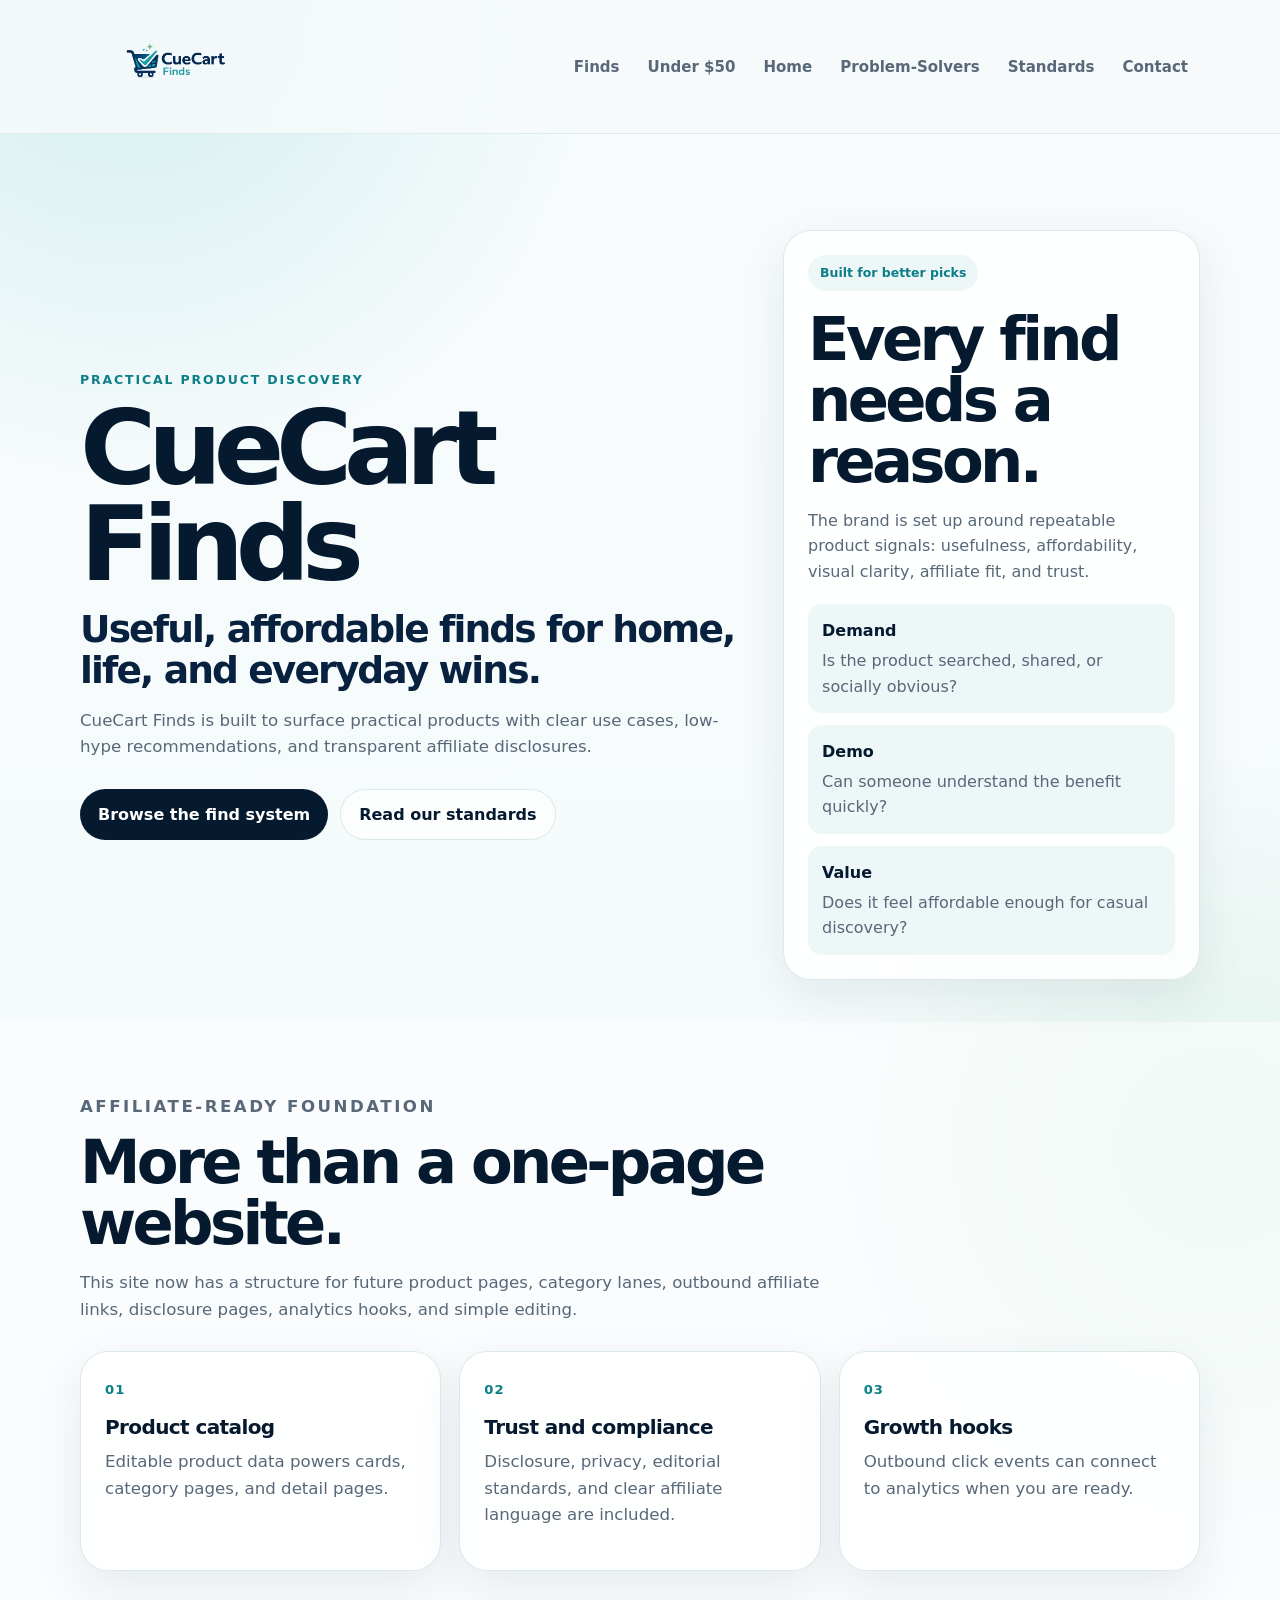
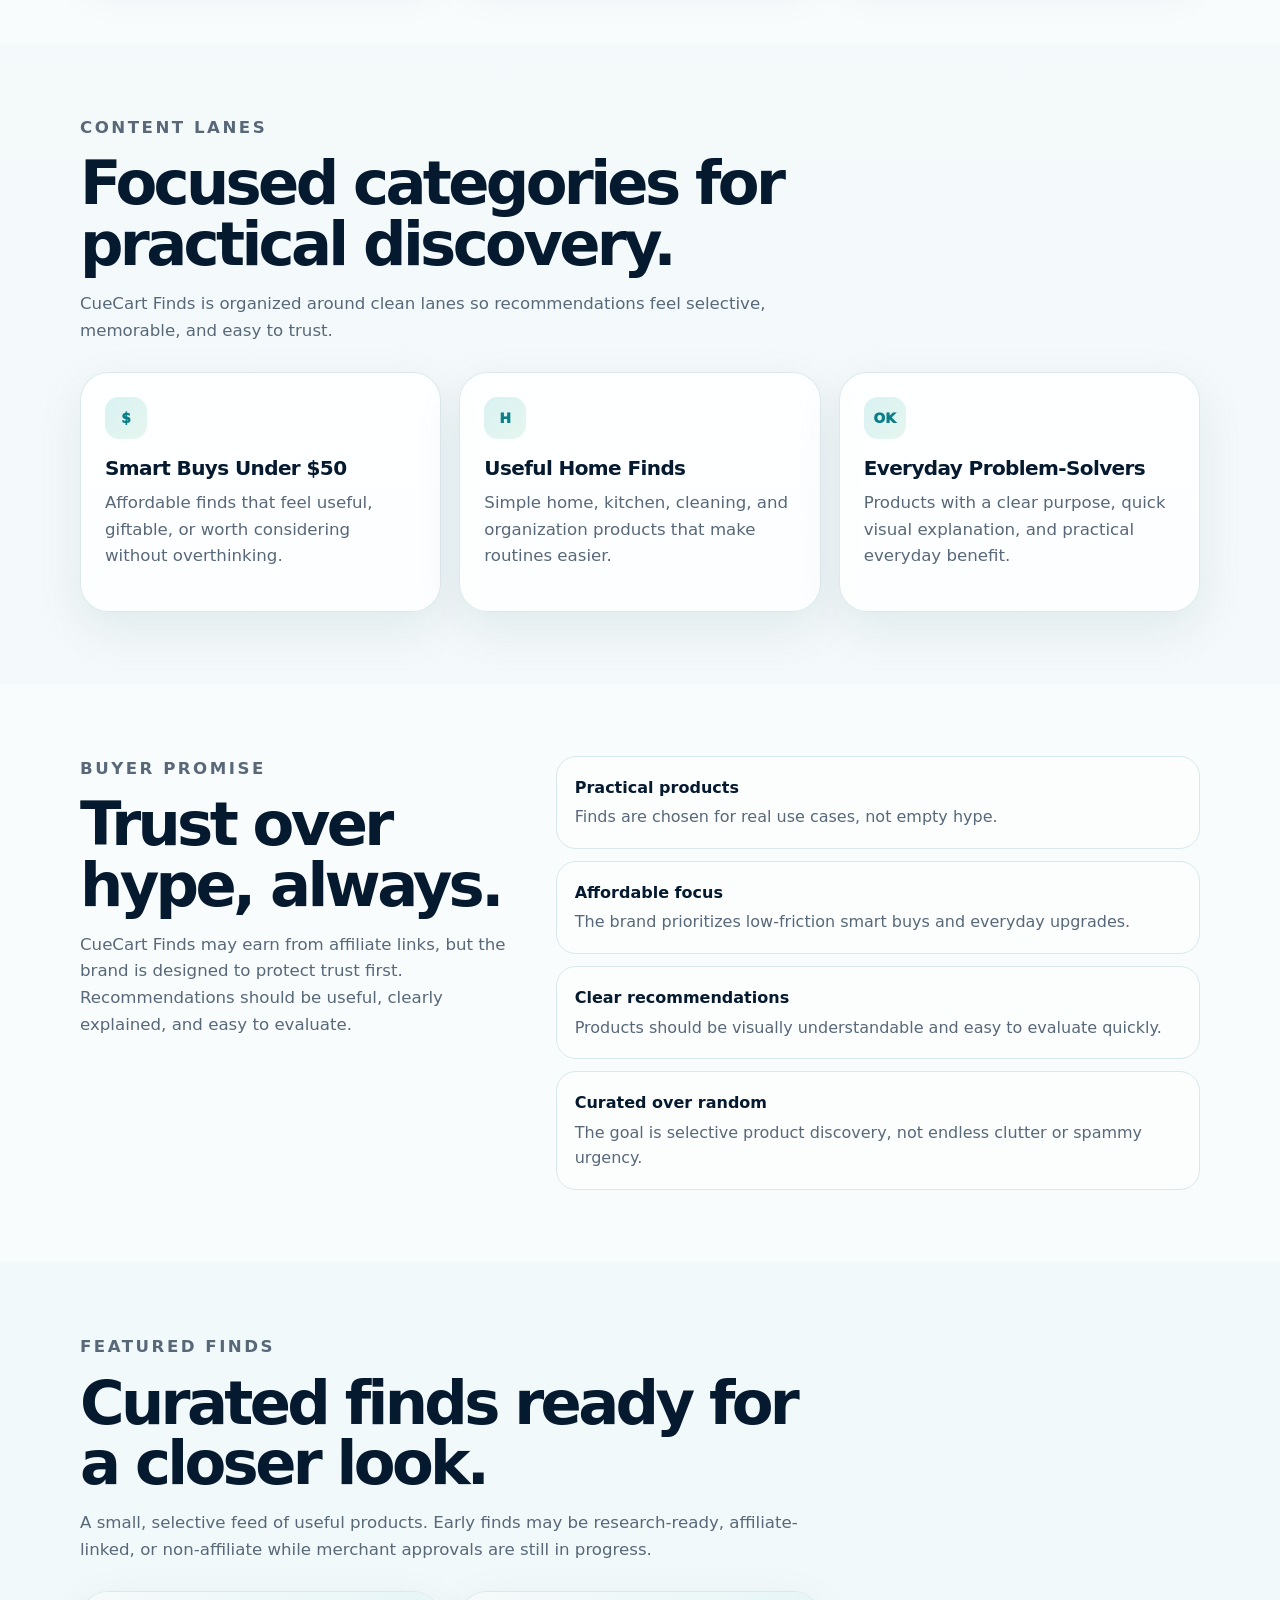
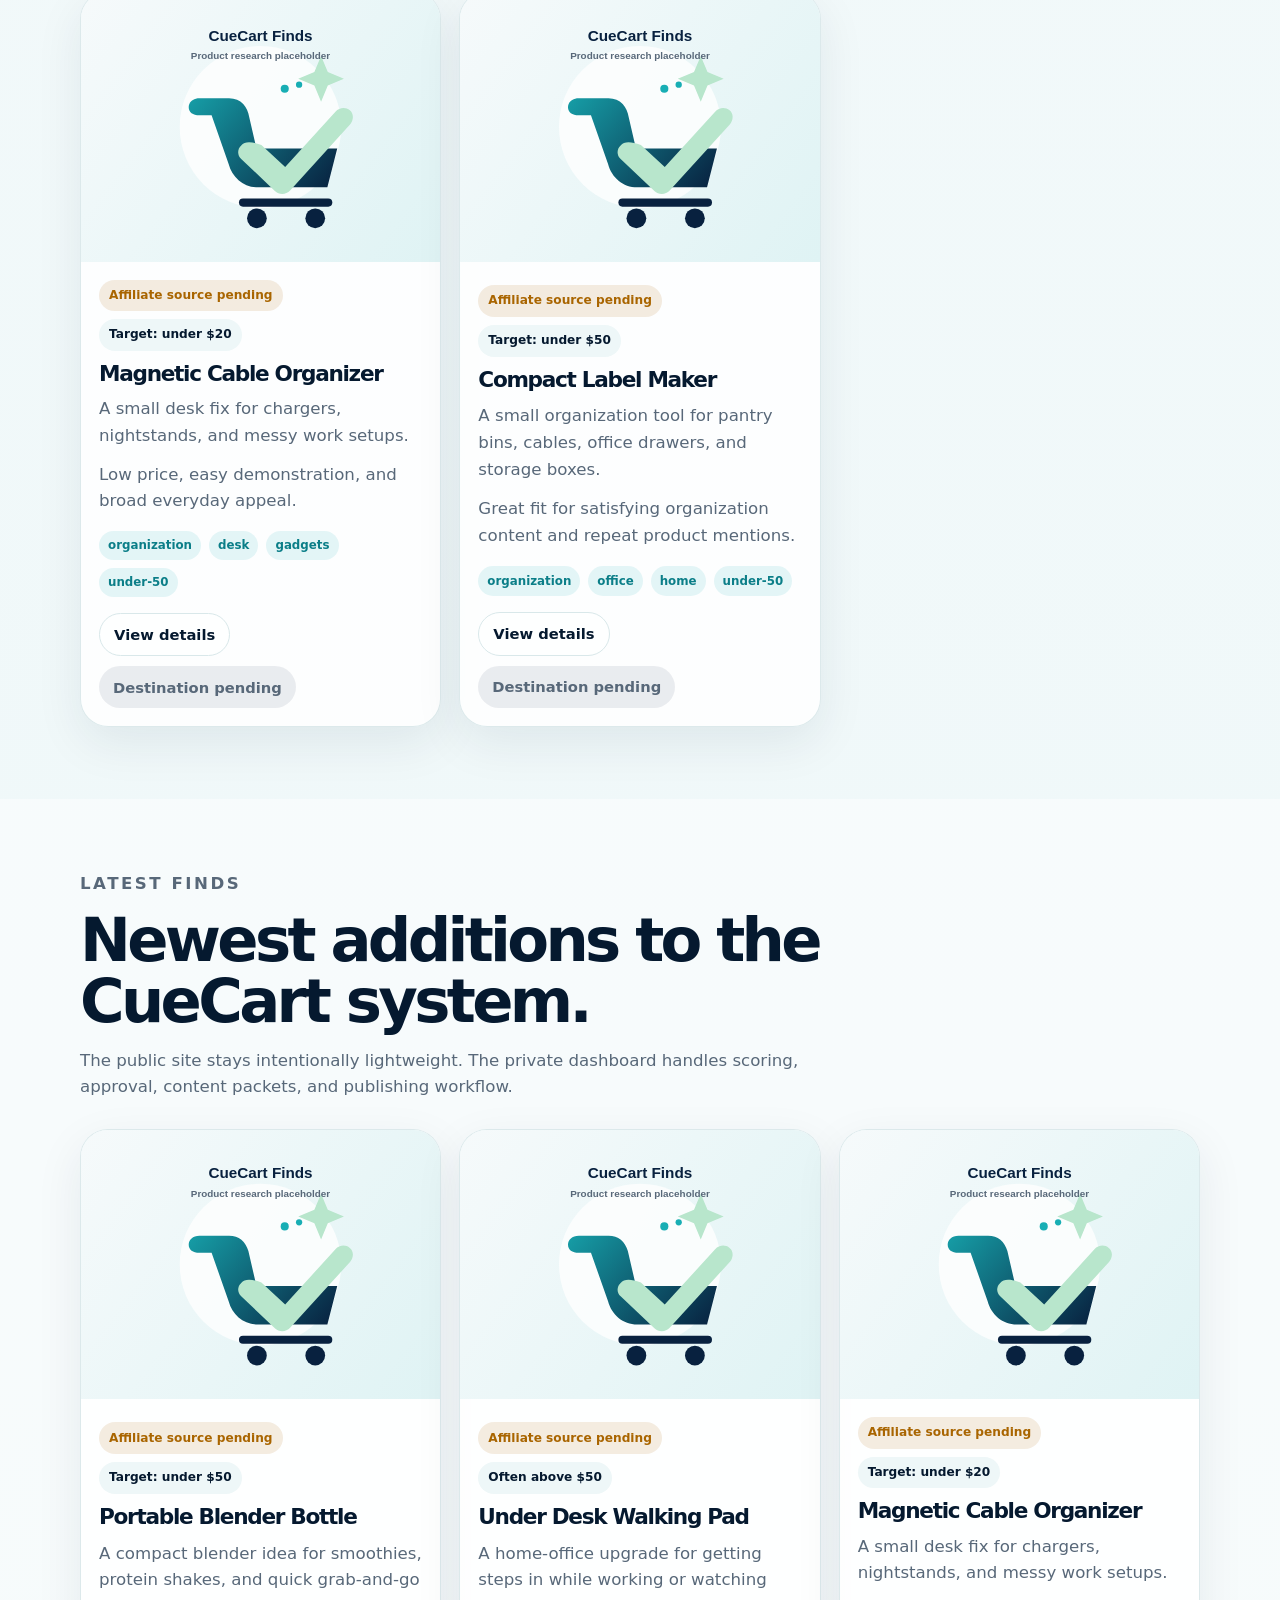
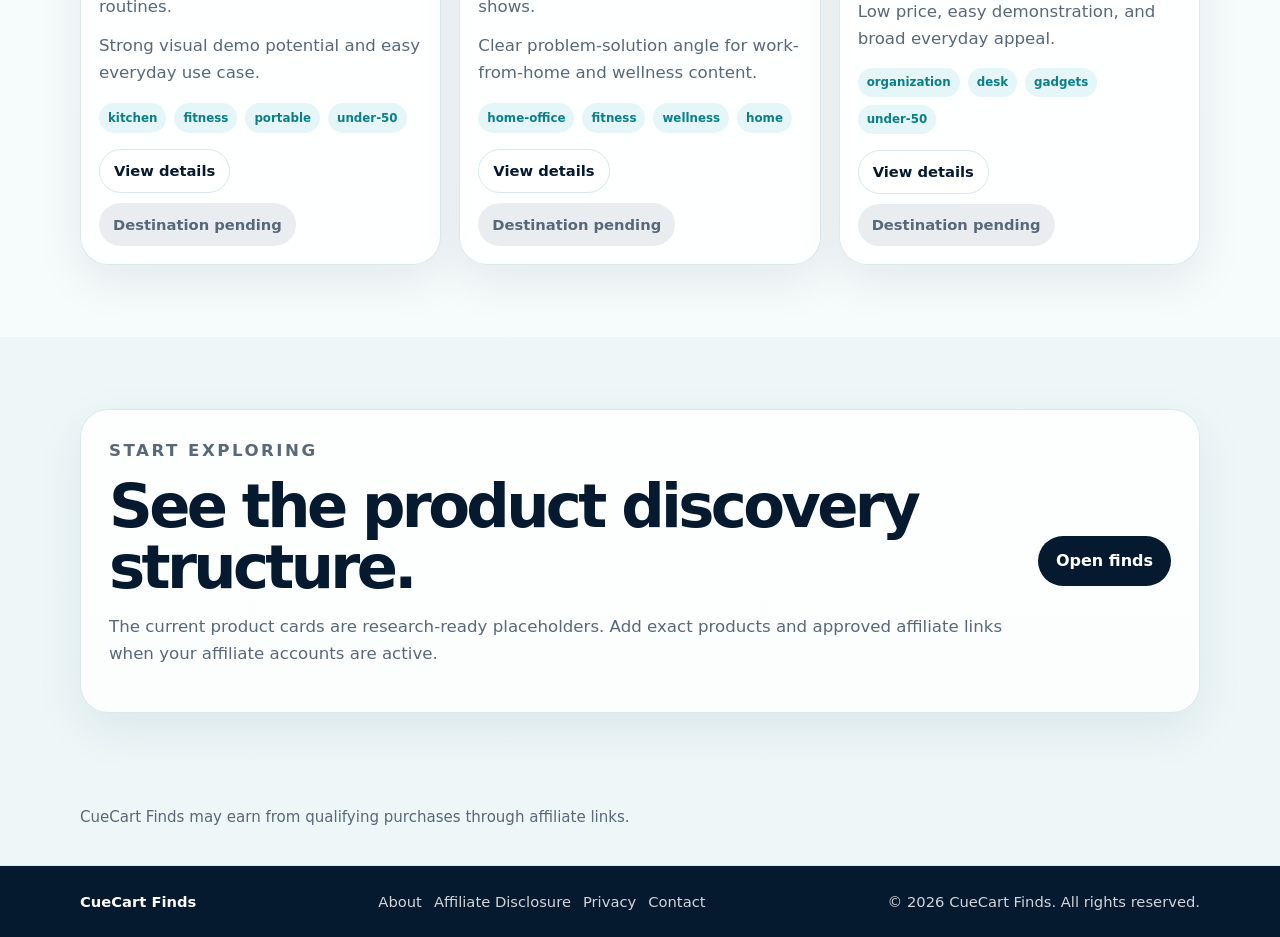
==== commit 37162fa2: "Align public site with lean product feed" ====
--- a/index.html
+++ b/index.html
@@ -216,6 +216,34 @@
       </section>
 
       <section class="section">
+        <div class="container">
+          <div class="section-heading">
+            <p class="section-kicker">Featured Finds</p>
+            <h2>Curated finds ready for a closer look.</h2>
+            <p>
+              A small, selective feed of useful products. Early finds may be research-ready,
+              affiliate-linked, or non-affiliate while merchant approvals are still in progress.
+            </p>
+          </div>
+          <div class="product-grid" id="featured-finds-grid" aria-live="polite"></div>
+        </div>
+      </section>
+
+      <section class="section section-muted">
+        <div class="container">
+          <div class="section-heading">
+            <p class="section-kicker">Latest Finds</p>
+            <h2>Newest additions to the CueCart system.</h2>
+            <p>
+              The public site stays intentionally lightweight. The private dashboard handles
+              scoring, approval, content packets, and publishing workflow.
+            </p>
+          </div>
+          <div class="product-grid" id="latest-finds-grid" aria-live="polite"></div>
+        </div>
+      </section>
+
+      <section class="section">
         <div class="container cta-panel">
           <div>
             <p class="section-kicker">Start exploring</p>
@@ -249,6 +277,7 @@
       </div>
     </footer>
 
+    <script src="data/products.js"></script>
     <script src="script.js"></script>
   </body>
 </html>
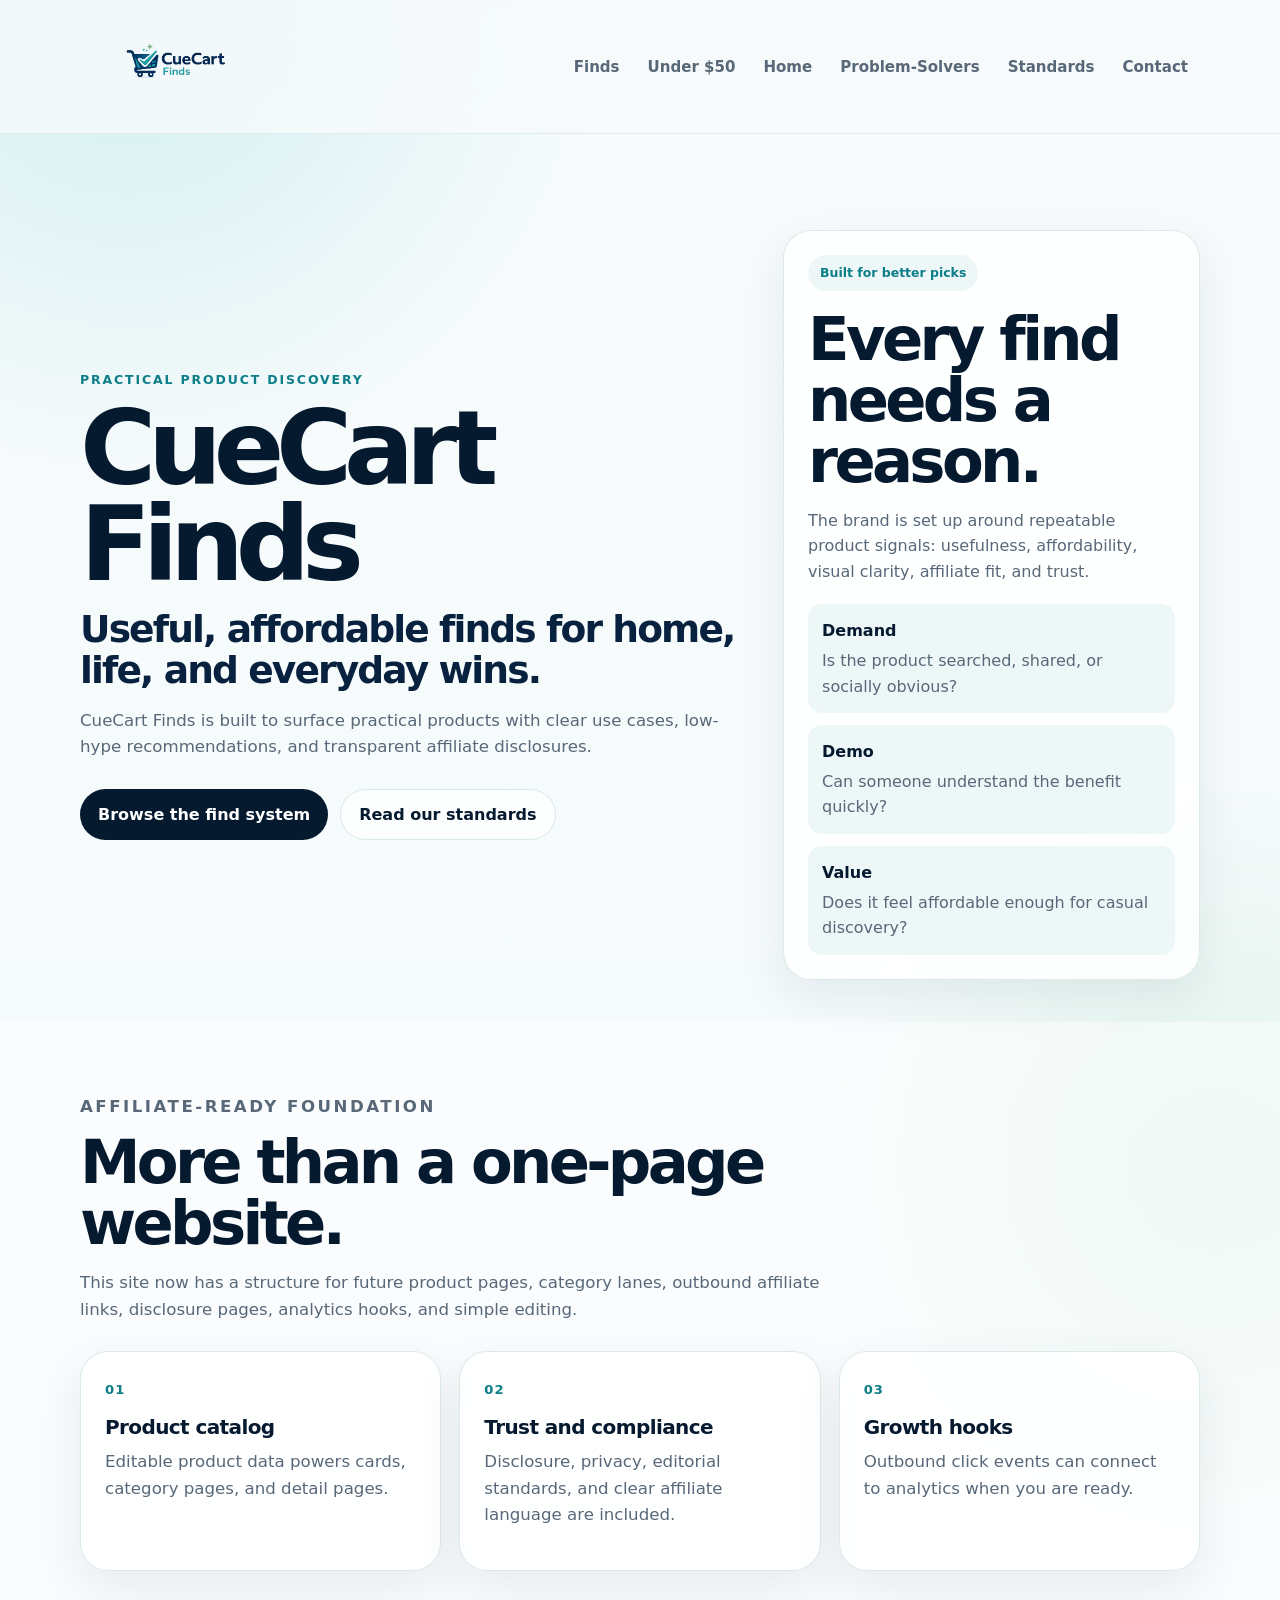
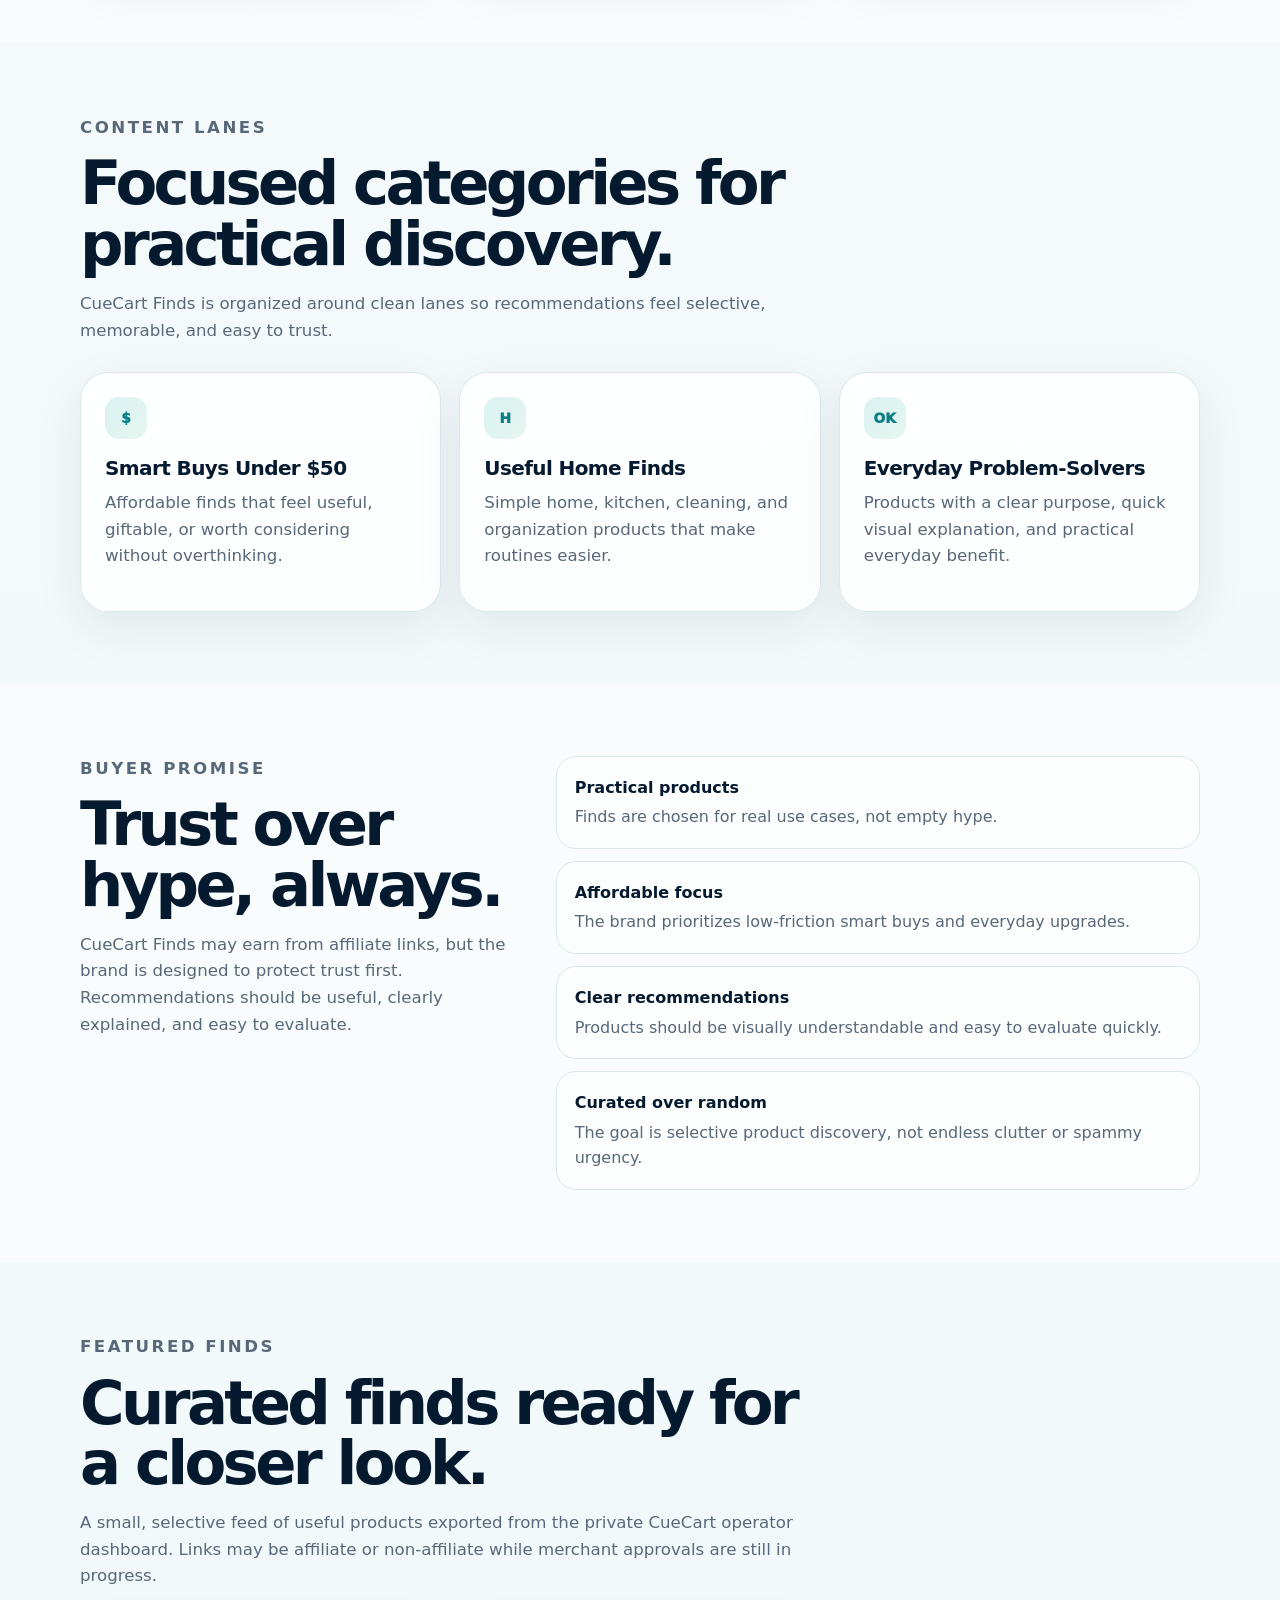
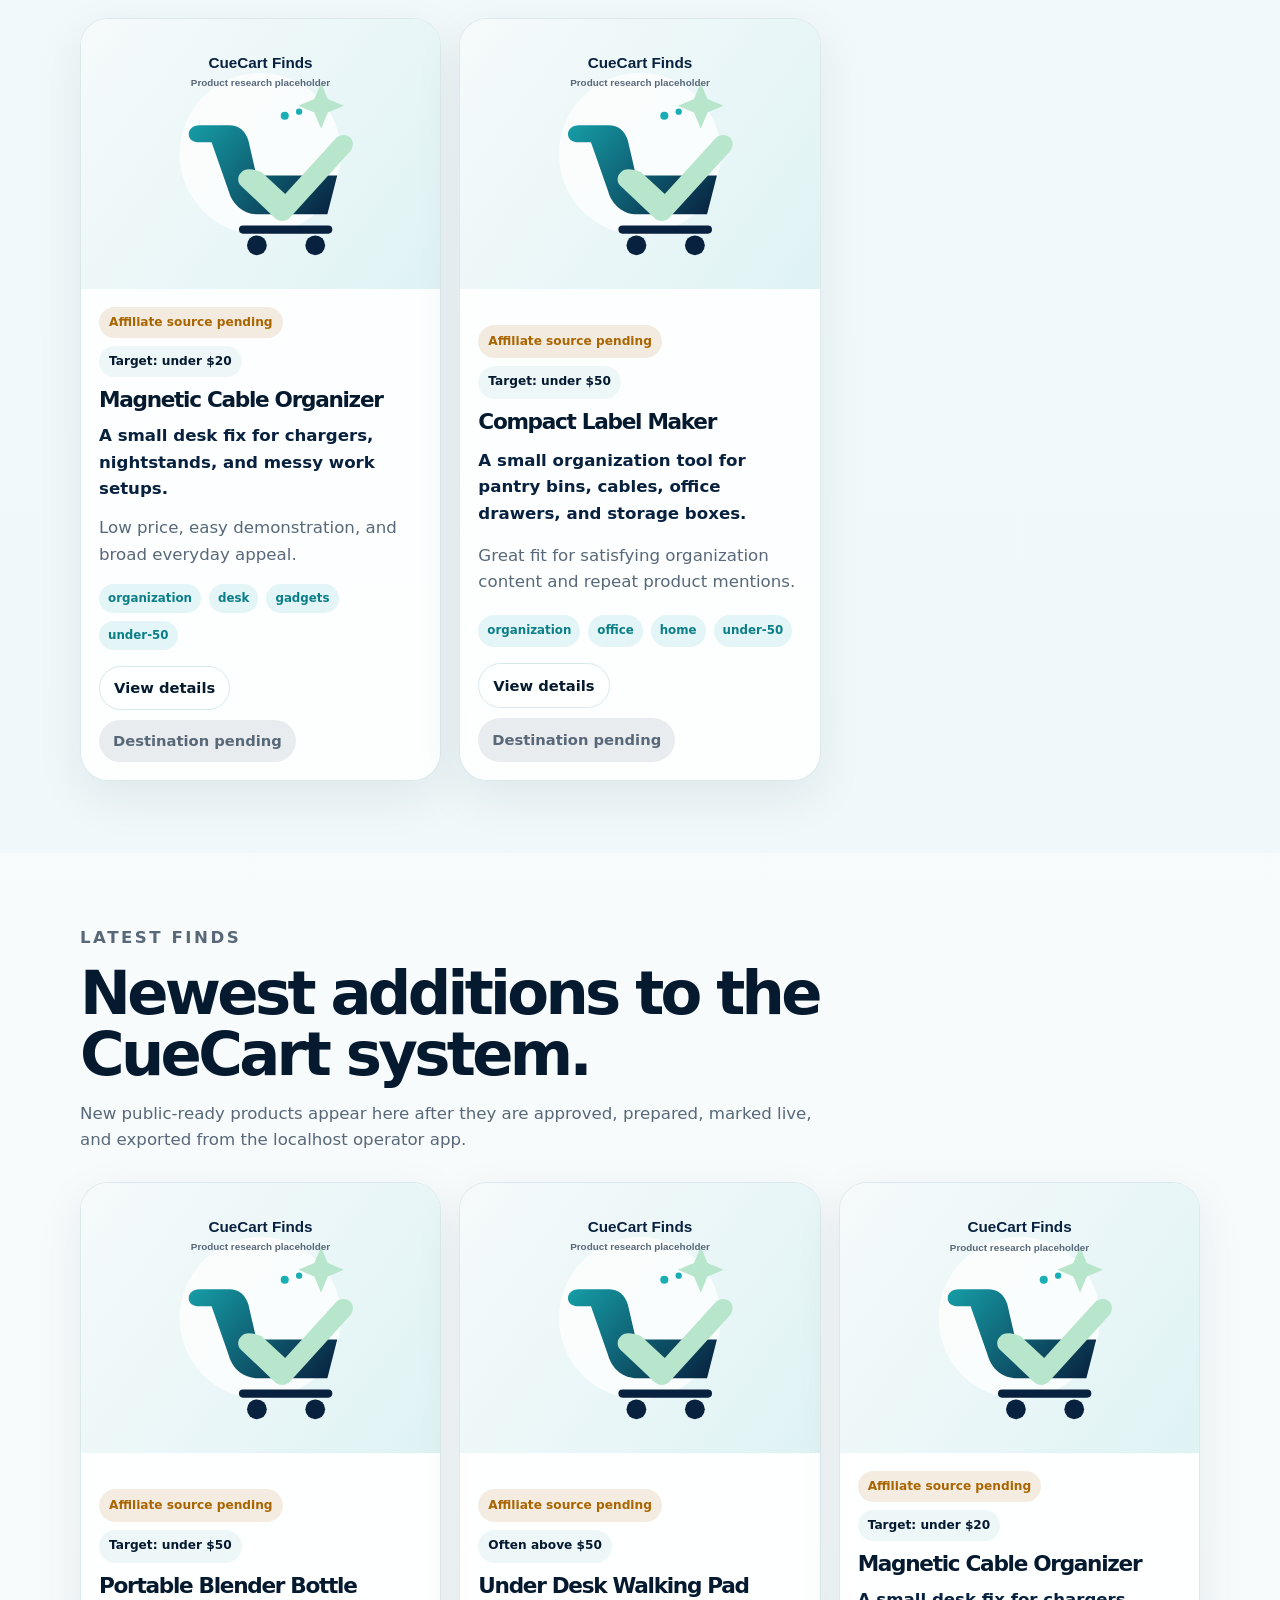
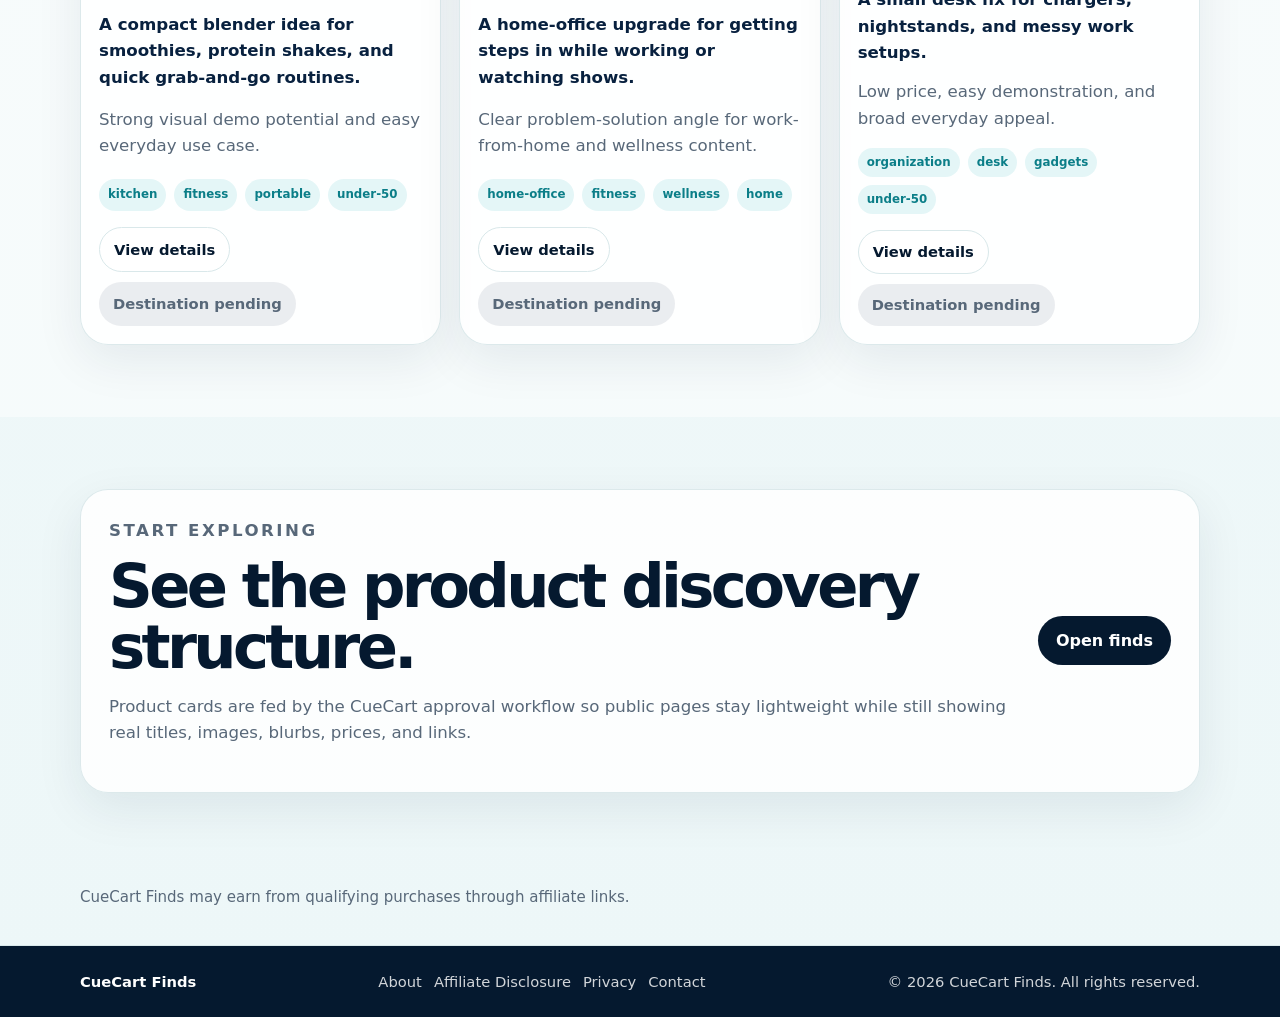
==== commit 509d9698: "Improve public find rendering" ====
--- a/index.html
+++ b/index.html
@@ -221,8 +221,9 @@
             <p class="section-kicker">Featured Finds</p>
             <h2>Curated finds ready for a closer look.</h2>
             <p>
-              A small, selective feed of useful products. Early finds may be research-ready,
-              affiliate-linked, or non-affiliate while merchant approvals are still in progress.
+              A small, selective feed of useful products exported from the private CueCart
+              operator dashboard. Links may be affiliate or non-affiliate while merchant
+              approvals are still in progress.
             </p>
           </div>
           <div class="product-grid" id="featured-finds-grid" aria-live="polite"></div>
@@ -235,8 +236,8 @@
             <p class="section-kicker">Latest Finds</p>
             <h2>Newest additions to the CueCart system.</h2>
             <p>
-              The public site stays intentionally lightweight. The private dashboard handles
-              scoring, approval, content packets, and publishing workflow.
+              New public-ready products appear here after they are approved, prepared,
+              marked live, and exported from the localhost operator app.
             </p>
           </div>
           <div class="product-grid" id="latest-finds-grid" aria-live="polite"></div>
@@ -249,8 +250,8 @@
             <p class="section-kicker">Start exploring</p>
             <h2>See the product discovery structure.</h2>
             <p>
-              The current product cards are research-ready placeholders. Add exact products and
-              approved affiliate links when your affiliate accounts are active.
+              Product cards are fed by the CueCart approval workflow so public pages stay
+              lightweight while still showing real titles, images, blurbs, prices, and links.
             </p>
           </div>
           <a class="button button-primary" href="finds.html">Open finds</a>
--- a/style.css
+++ b/style.css
@@ -604,6 +604,15 @@
   color: var(--muted);
 }
 
+.product-card-blurb {
+  font-weight: 720;
+  color: var(--ink) !important;
+}
+
+.product-card-why {
+  font-size: 0.95rem;
+}
+
 .product-actions {
   display: flex;
   flex-wrap: wrap;
@@ -665,6 +674,15 @@
 .detail-list strong {
   display: block;
   color: var(--navy);
+}
+
+.product-disclosure {
+  margin-top: 16px;
+  padding: 12px 14px;
+  border-radius: var(--radius-md);
+  background: rgba(24, 174, 180, 0.1);
+  color: var(--muted);
+  font-size: 0.92rem;
 }
 
 .signals-grid {
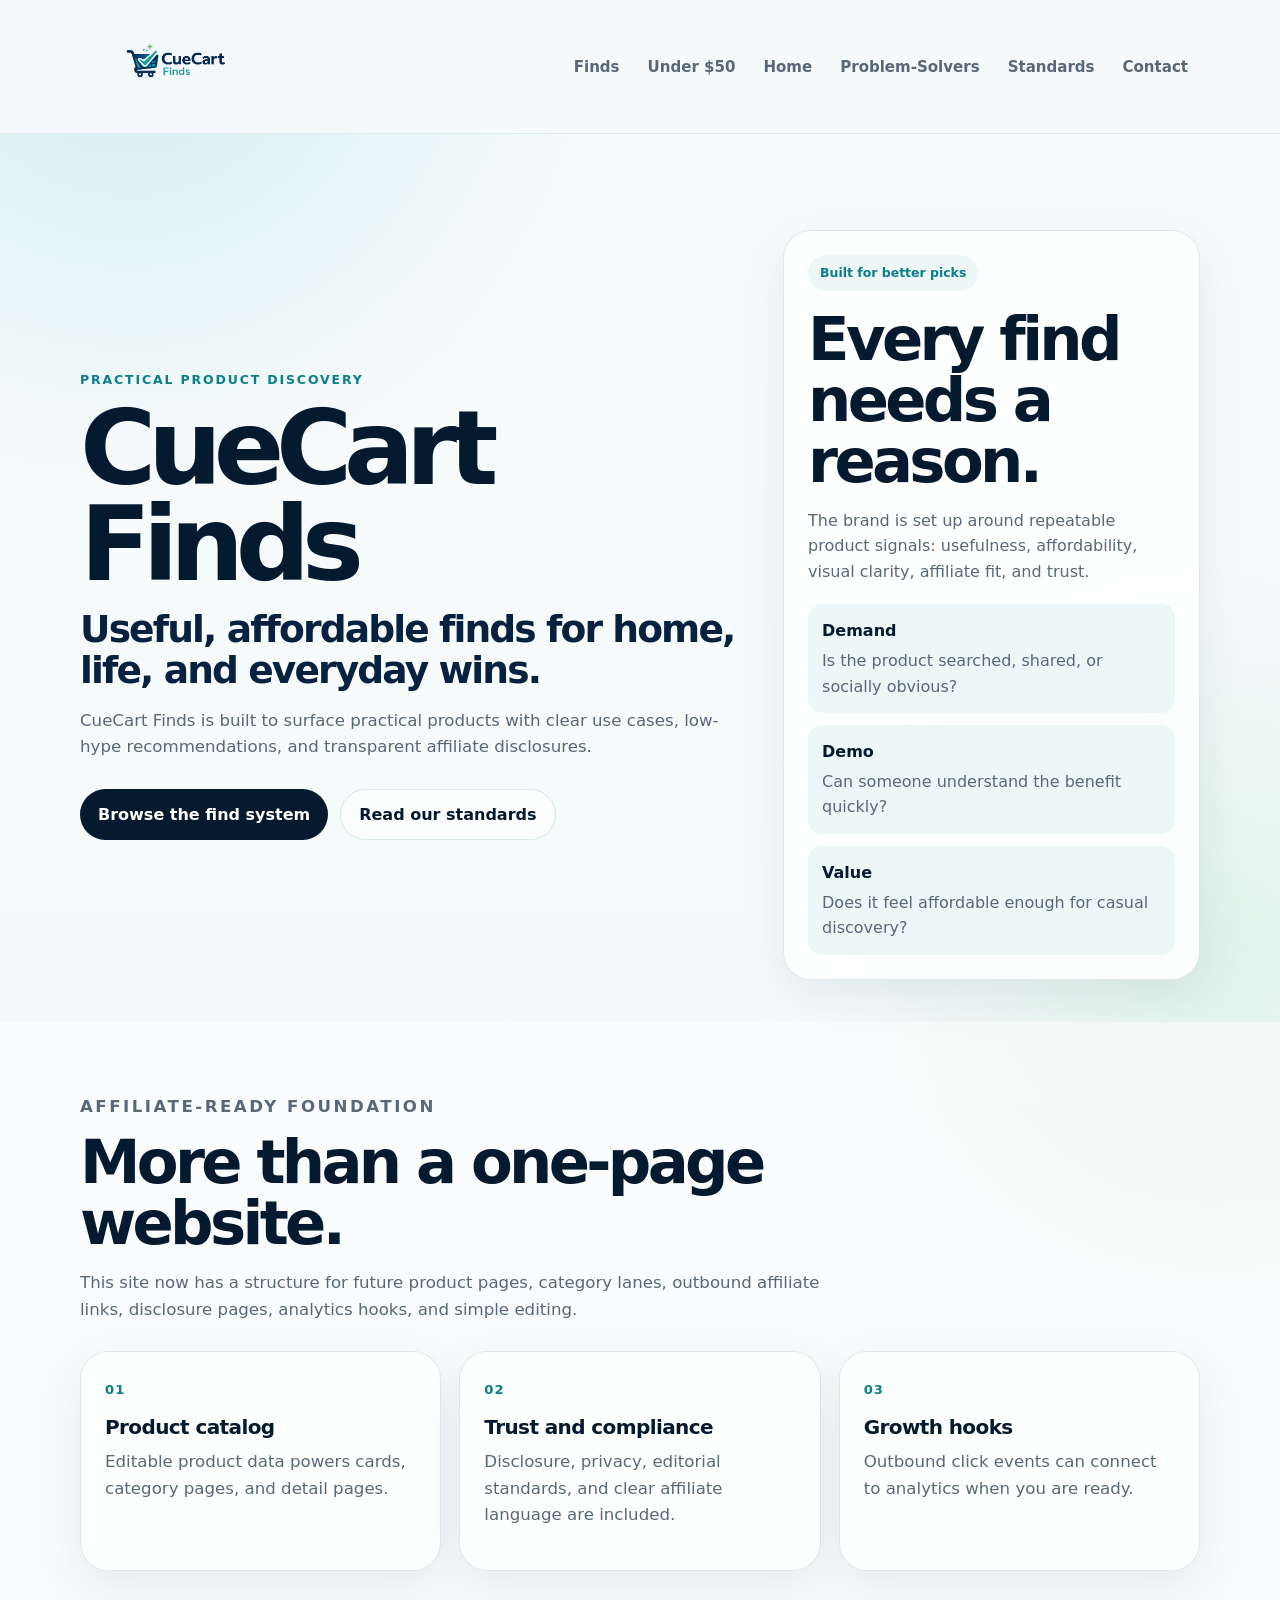
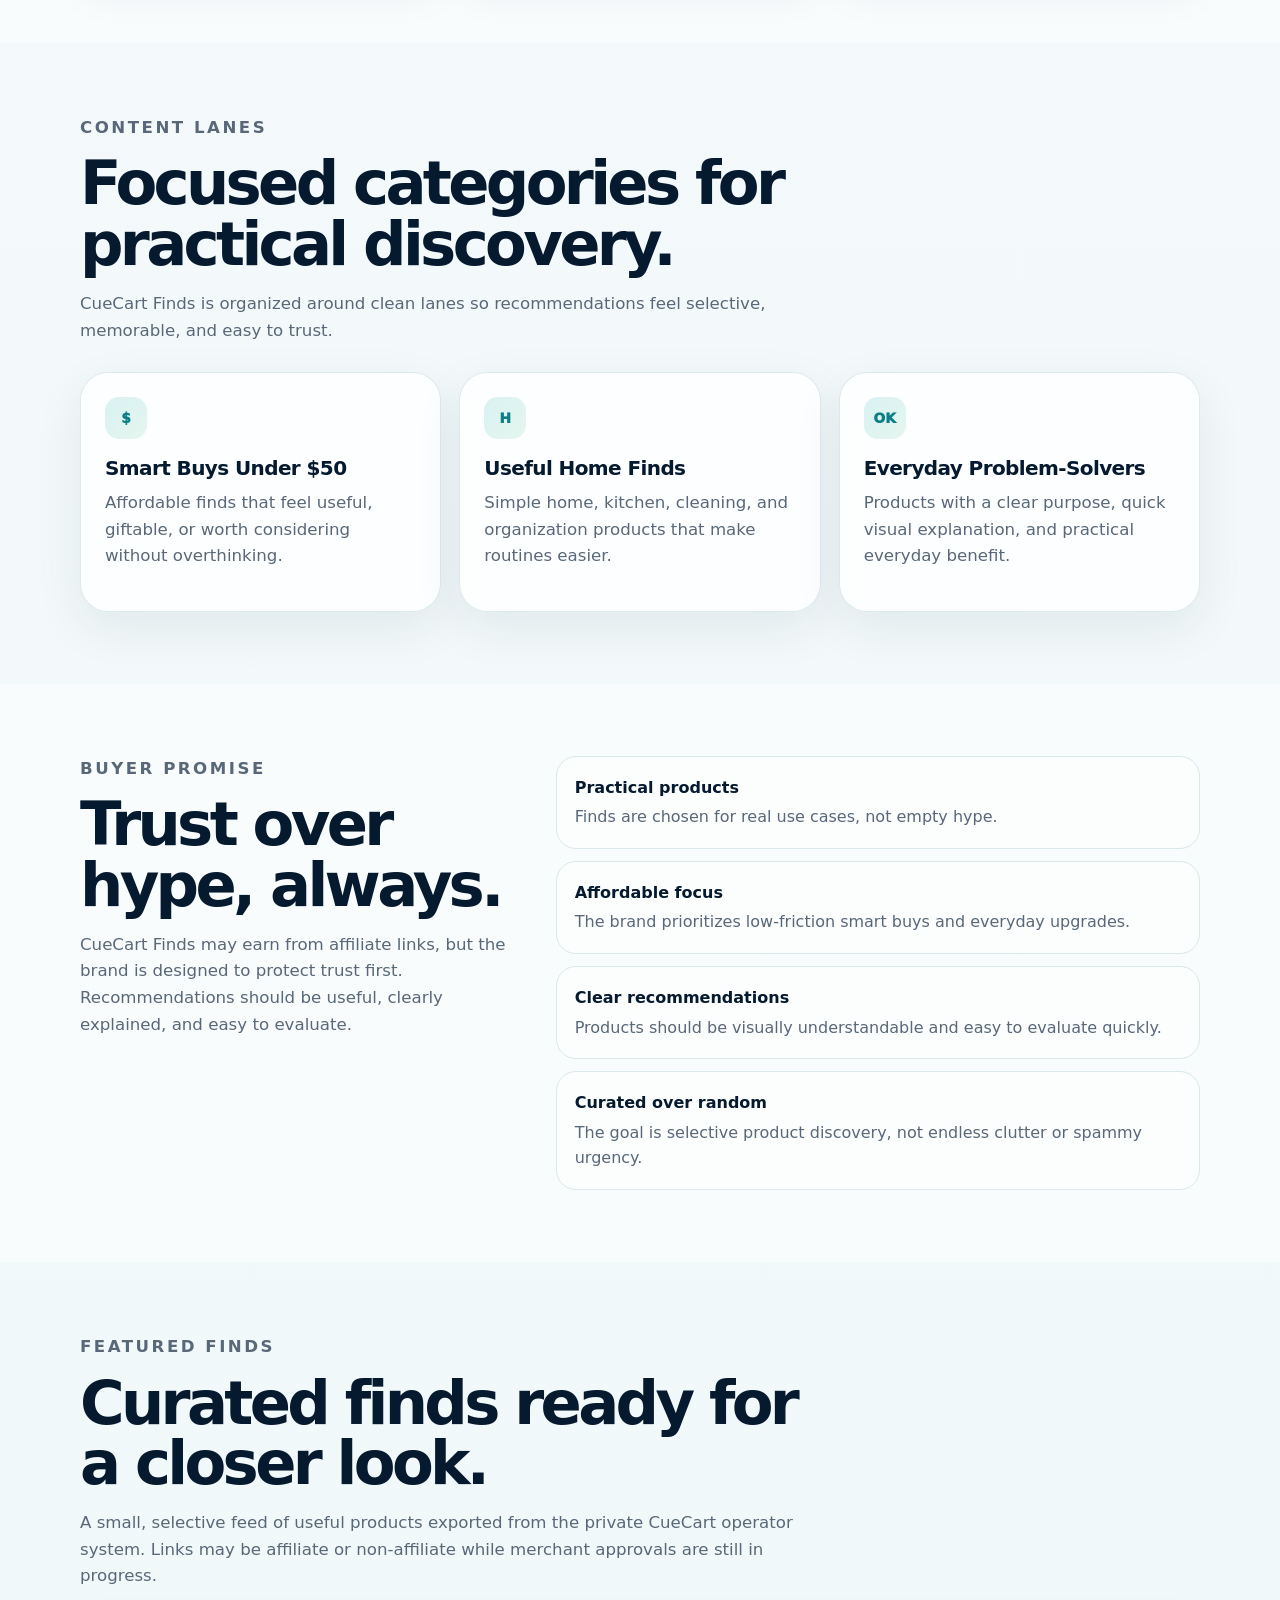
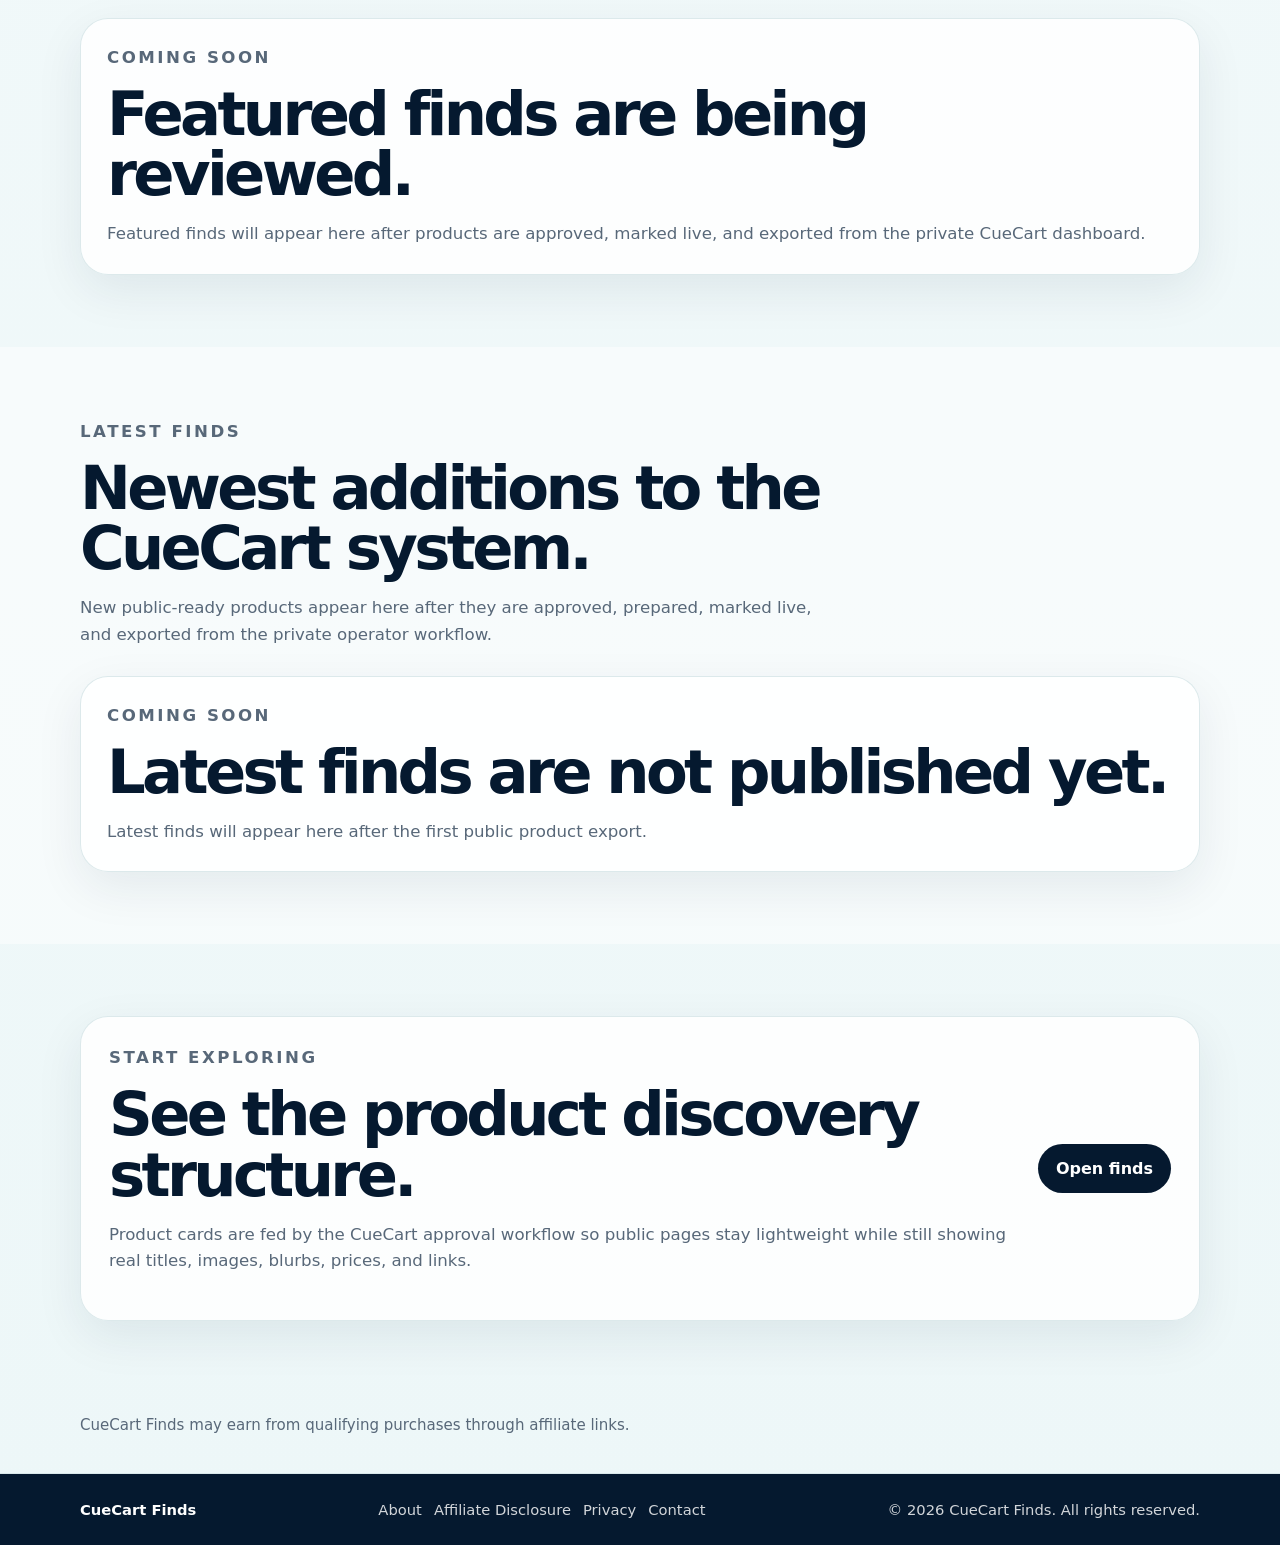
==== commit 5bba1abd: "Polish public product discovery experience" ====
--- a/index.html
+++ b/index.html
@@ -222,7 +222,7 @@
             <h2>Curated finds ready for a closer look.</h2>
             <p>
               A small, selective feed of useful products exported from the private CueCart
-              operator dashboard. Links may be affiliate or non-affiliate while merchant
+              operator system. Links may be affiliate or non-affiliate while merchant
               approvals are still in progress.
             </p>
           </div>
@@ -237,7 +237,7 @@
             <h2>Newest additions to the CueCart system.</h2>
             <p>
               New public-ready products appear here after they are approved, prepared,
-              marked live, and exported from the localhost operator app.
+              marked live, and exported from the private operator workflow.
             </p>
           </div>
           <div class="product-grid" id="latest-finds-grid" aria-live="polite"></div>
--- a/style.css
+++ b/style.css
@@ -18,6 +18,7 @@
   --success: #11784f;
   --shadow: 0 24px 80px rgba(8, 33, 63, 0.1);
   --shadow-soft: 0 16px 48px rgba(8, 33, 63, 0.08);
+  --shadow-card: 0 18px 60px rgba(8, 33, 63, 0.12);
   --radius-lg: 28px;
   --radius-md: 20px;
   --radius-sm: 14px;
@@ -36,6 +37,8 @@
   margin: 0;
   color: var(--ink);
   font-family:
+    "Avenir Next",
+    "Nunito Sans",
     ui-sans-serif,
     system-ui,
     -apple-system,
@@ -551,11 +554,23 @@
     box-shadow 0.2s ease;
 }
 
+.product-image-link {
+  display: block;
+  overflow: hidden;
+  background: var(--surface-soft);
+  text-decoration: none;
+}
+
 .product-image {
   aspect-ratio: 4 / 3;
   width: 100%;
   object-fit: cover;
   background: var(--surface-soft);
+  transition: transform 0.24s ease;
+}
+
+.product-card:hover .product-image {
+  transform: scale(1.035);
 }
 
 .product-card-body {
@@ -568,6 +583,23 @@
   display: flex;
   flex-wrap: wrap;
   gap: 8px;
+}
+
+.product-context-row {
+  display: flex;
+  flex-wrap: wrap;
+  gap: 8px;
+  color: var(--teal-dark);
+  font-size: 0.78rem;
+  font-weight: 900;
+  letter-spacing: 0.05em;
+  text-transform: uppercase;
+}
+
+.product-context-row span + span::before {
+  content: "/";
+  margin-right: 8px;
+  color: var(--line);
 }
 
 .status-badge {
@@ -593,6 +625,17 @@
   font-weight: 850;
 }
 
+.merchant-pill {
+  display: inline-flex;
+  width: fit-content;
+  padding: 6px 10px;
+  border-radius: 999px;
+  background: rgba(8, 33, 63, 0.07);
+  color: var(--muted);
+  font-size: 0.76rem;
+  font-weight: 850;
+}
+
 .product-card h2,
 .product-card h3 {
   margin-bottom: 0;
@@ -611,6 +654,14 @@
 
 .product-card-why {
   font-size: 0.95rem;
+}
+
+.card-disclosure {
+  padding: 10px 12px;
+  border-radius: 16px;
+  background: rgba(24, 174, 180, 0.08);
+  color: var(--muted);
+  font-size: 0.82rem;
 }
 
 .product-actions {
@@ -707,6 +758,10 @@
 .empty-state {
   padding: 26px;
   border-radius: var(--radius-lg);
+}
+
+.empty-state {
+  grid-column: 1 / -1;
 }
 
 .prose-card p:last-child,
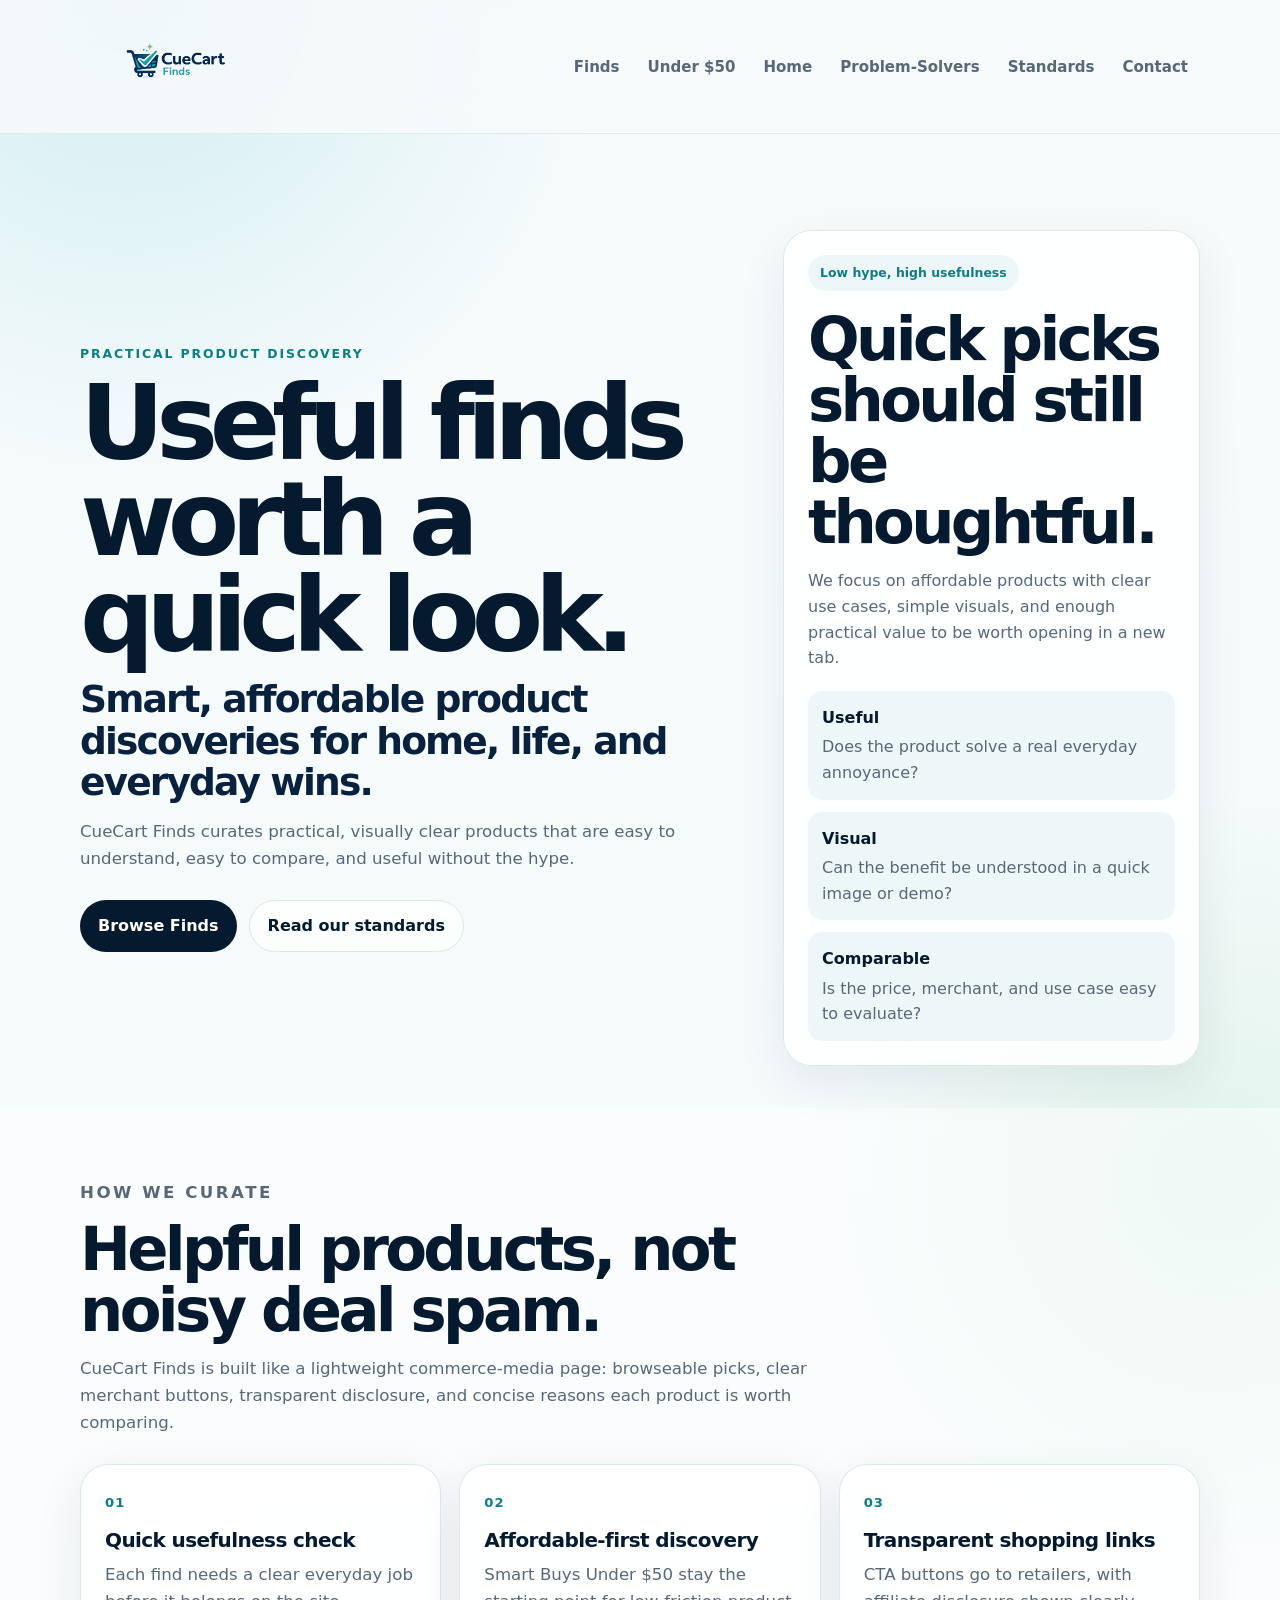
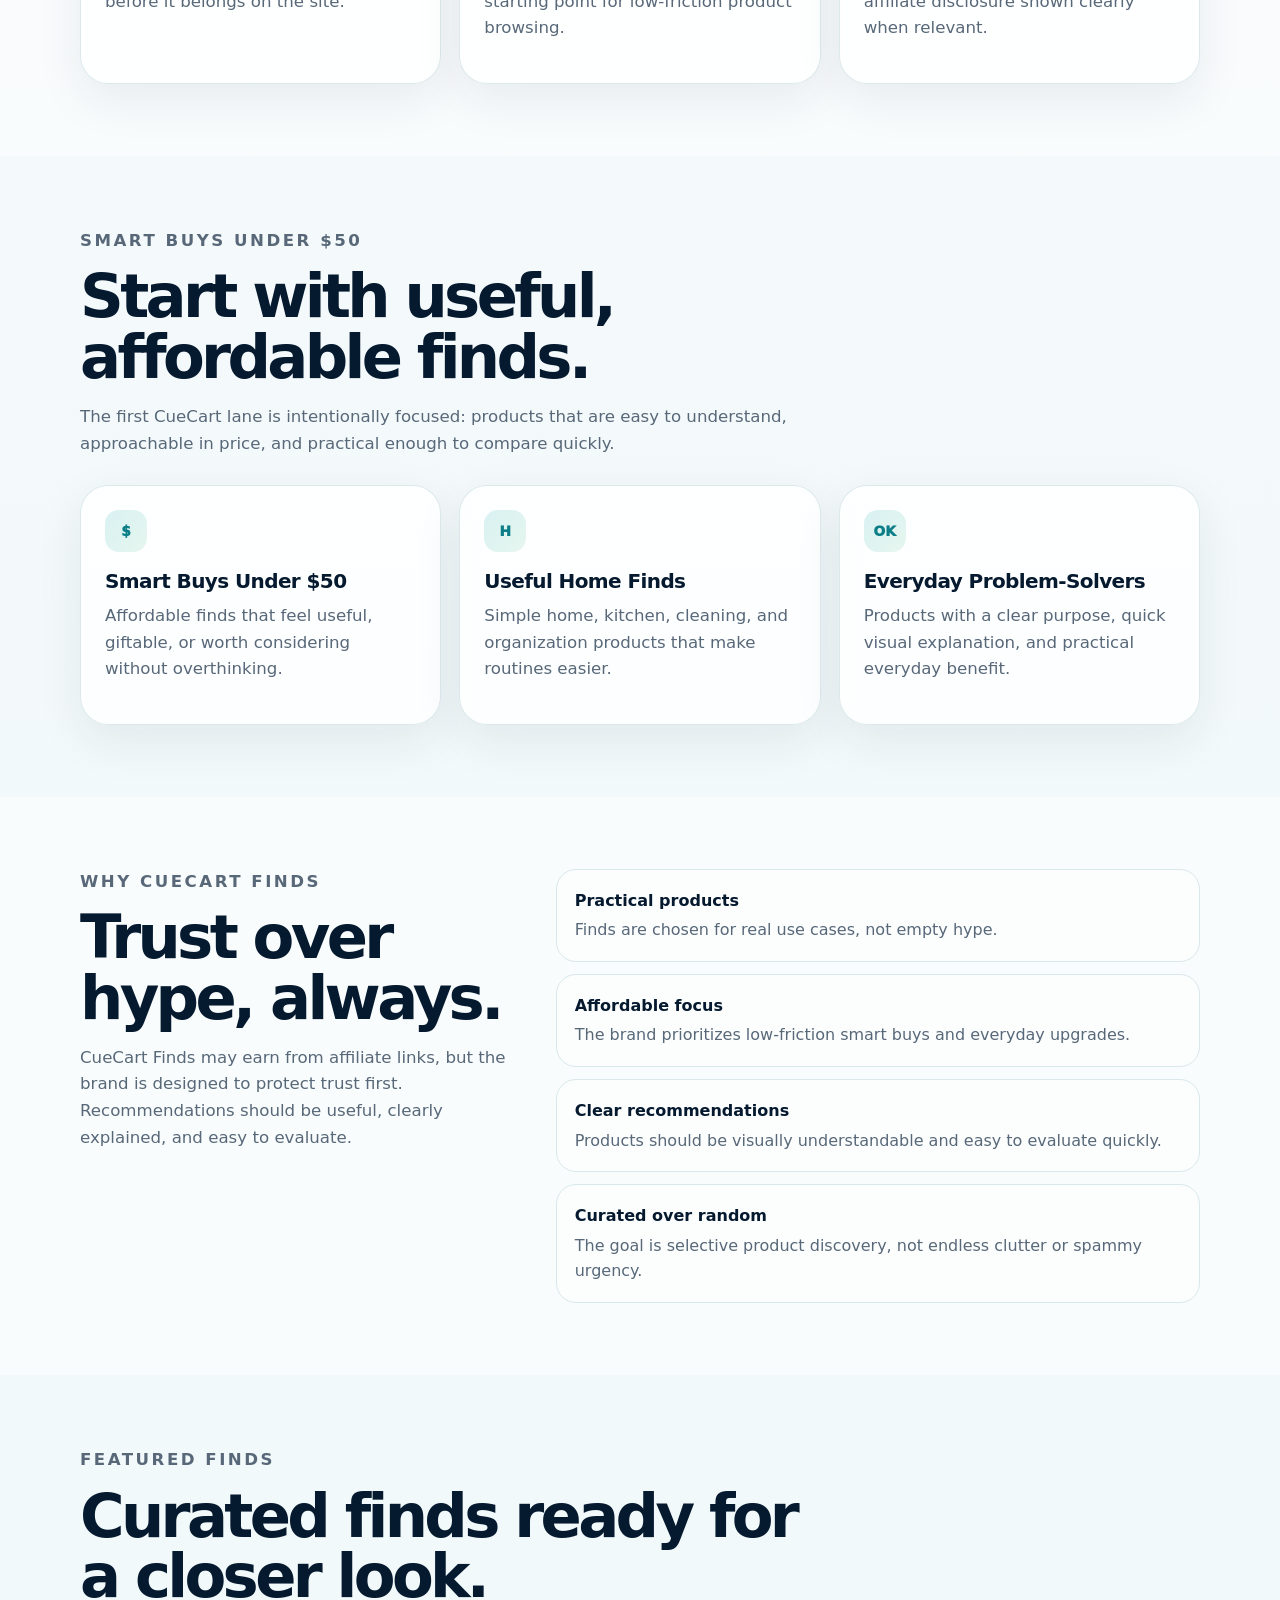
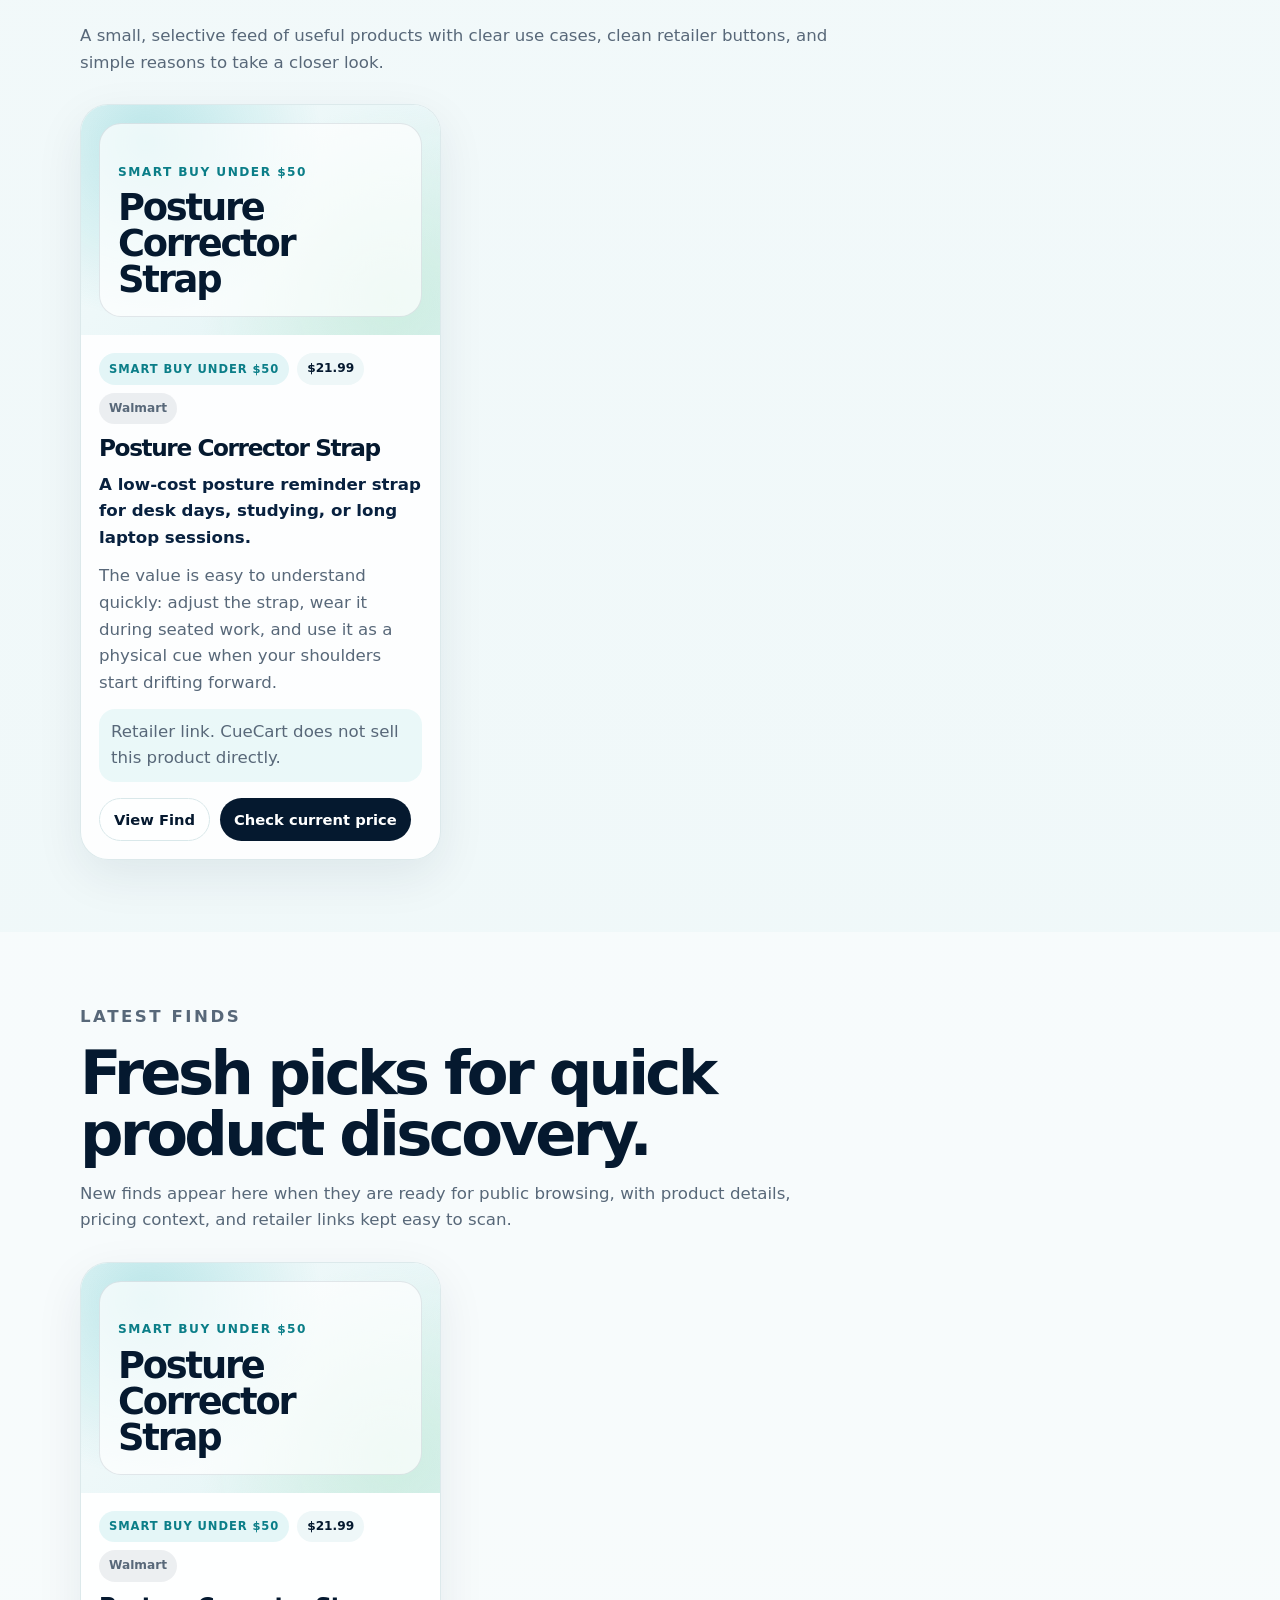
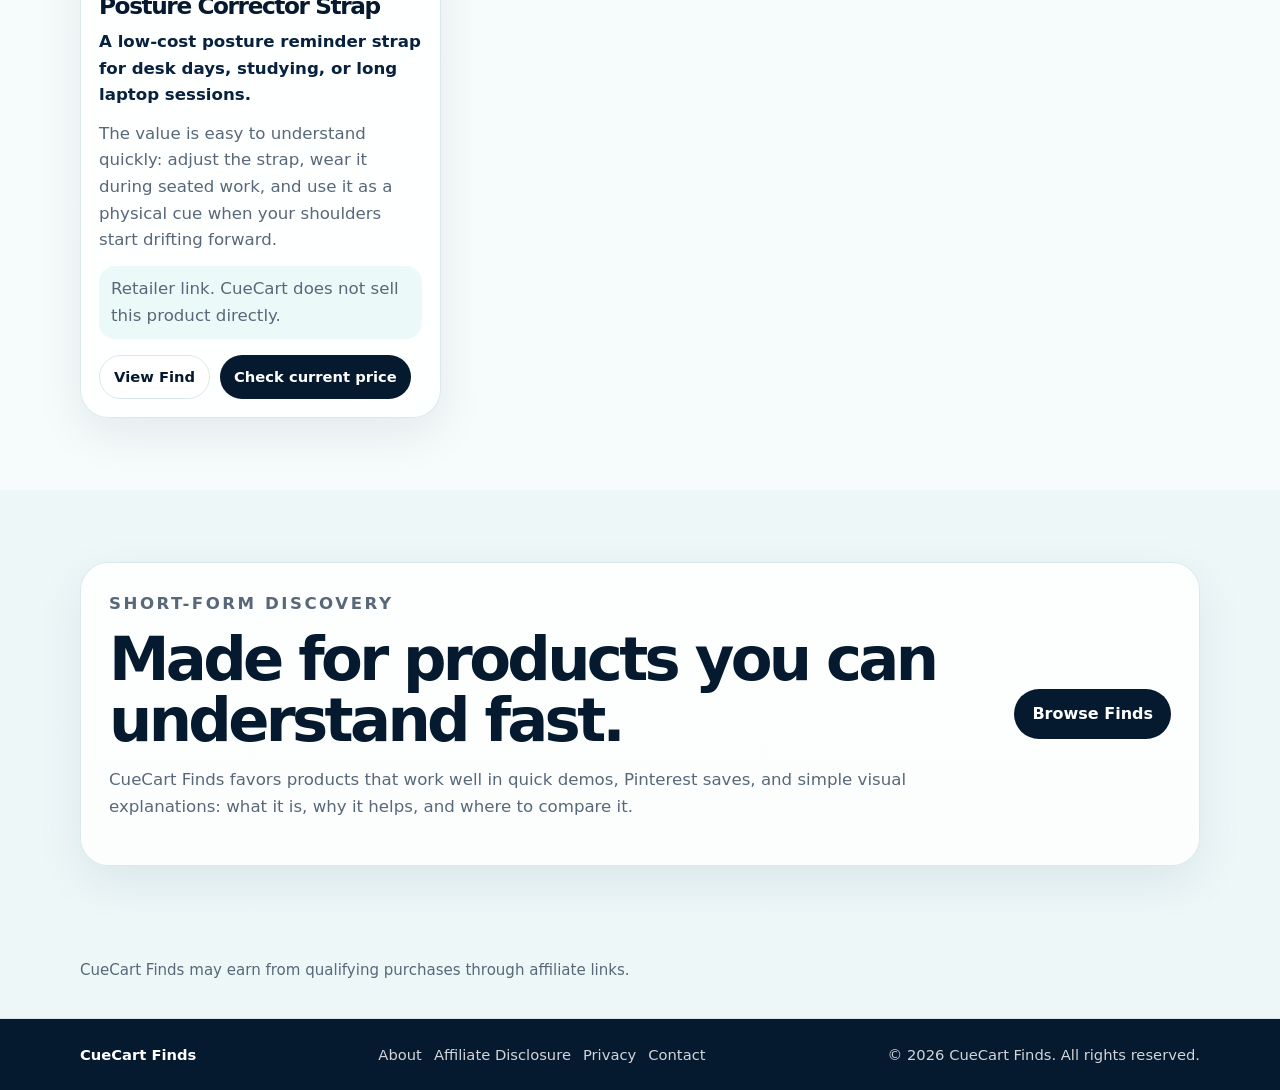
==== commit d881484d: "Redesign public product discovery pages" ====
--- a/index.html
+++ b/index.html
@@ -79,40 +79,40 @@
             <p class="eyebrow">Practical product discovery</p>
 
             <!-- EDIT BRAND NAME AND TAGLINE HERE -->
-            <h1>CueCart Finds</h1>
-            <p class="hero-tagline">Useful, affordable finds for home, life, and everyday wins.</p>
+            <h1>Useful finds worth a quick look.</h1>
+            <p class="hero-tagline">Smart, affordable product discoveries for home, life, and everyday wins.</p>
 
             <!-- EDIT HERO SUPPORTING COPY HERE -->
             <p class="hero-text">
-              CueCart Finds is built to surface practical products with clear use cases,
-              low-hype recommendations, and transparent affiliate disclosures.
+              CueCart Finds curates practical, visually clear products that are easy to
+              understand, easy to compare, and useful without the hype.
             </p>
 
             <div class="hero-actions">
-              <a class="button button-primary" href="finds.html">Browse the find system</a>
+              <a class="button button-primary" href="finds.html">Browse Finds</a>
               <a class="button button-secondary" href="editorial-standards.html">Read our standards</a>
             </div>
           </div>
 
-          <aside class="hero-card signal-card" aria-label="CueCart Finds product selection system">
-            <div class="card-badge">Built for better picks</div>
-            <h2>Every find needs a reason.</h2>
-            <p>
-              The brand is set up around repeatable product signals: usefulness, affordability,
-              visual clarity, affiliate fit, and trust.
+          <aside class="hero-card signal-card" aria-label="CueCart Finds editorial promise">
+            <div class="card-badge">Low hype, high usefulness</div>
+            <h2>Quick picks should still be thoughtful.</h2>
+            <p>
+              We focus on affordable products with clear use cases, simple visuals,
+              and enough practical value to be worth opening in a new tab.
             </p>
             <dl class="signal-list">
               <div>
-                <dt>Demand</dt>
-                <dd>Is the product searched, shared, or socially obvious?</dd>
+                <dt>Useful</dt>
+                <dd>Does the product solve a real everyday annoyance?</dd>
               </div>
               <div>
-                <dt>Demo</dt>
-                <dd>Can someone understand the benefit quickly?</dd>
+                <dt>Visual</dt>
+                <dd>Can the benefit be understood in a quick image or demo?</dd>
               </div>
               <div>
-                <dt>Value</dt>
-                <dd>Does it feel affordable enough for casual discovery?</dd>
+                <dt>Comparable</dt>
+                <dd>Is the price, merchant, and use case easy to evaluate?</dd>
               </div>
             </dl>
           </aside>
@@ -122,29 +122,30 @@
       <section class="section section-muted">
         <div class="container">
           <div class="section-heading">
-            <p class="section-kicker">Affiliate-ready foundation</p>
-            <h2>More than a one-page website.</h2>
-            <p>
-              This site now has a structure for future product pages, category lanes,
-              outbound affiliate links, disclosure pages, analytics hooks, and simple editing.
+            <p class="section-kicker">How we curate</p>
+            <h2>Helpful products, not noisy deal spam.</h2>
+            <p>
+              CueCart Finds is built like a lightweight commerce-media page:
+              browseable picks, clear merchant buttons, transparent disclosure,
+              and concise reasons each product is worth comparing.
             </p>
           </div>
 
           <div class="feature-grid">
             <article class="feature-card">
               <span class="feature-number">01</span>
-              <h3>Product catalog</h3>
-              <p>Editable product data powers cards, category pages, and detail pages.</p>
+              <h3>Quick usefulness check</h3>
+              <p>Each find needs a clear everyday job before it belongs on the site.</p>
             </article>
             <article class="feature-card">
               <span class="feature-number">02</span>
-              <h3>Trust and compliance</h3>
-              <p>Disclosure, privacy, editorial standards, and clear affiliate language are included.</p>
+              <h3>Affordable-first discovery</h3>
+              <p>Smart Buys Under $50 stay the starting point for low-friction product browsing.</p>
             </article>
             <article class="feature-card">
               <span class="feature-number">03</span>
-              <h3>Growth hooks</h3>
-              <p>Outbound click events can connect to analytics when you are ready.</p>
+              <h3>Transparent shopping links</h3>
+              <p>CTA buttons go to retailers, with affiliate disclosure shown clearly when relevant.</p>
             </article>
           </div>
         </div>
@@ -153,11 +154,11 @@
       <section class="section" id="lanes">
         <div class="container">
           <div class="section-heading">
-            <p class="section-kicker">Content Lanes</p>
-            <h2>Focused categories for practical discovery.</h2>
-            <p>
-              CueCart Finds is organized around clean lanes so recommendations feel selective,
-              memorable, and easy to trust.
+            <p class="section-kicker">Smart Buys Under $50</p>
+            <h2>Start with useful, affordable finds.</h2>
+            <p>
+              The first CueCart lane is intentionally focused: products that are easy to
+              understand, approachable in price, and practical enough to compare quickly.
             </p>
           </div>
 
@@ -186,7 +187,7 @@
       <section class="section section-muted">
         <div class="container split">
           <div>
-            <p class="section-kicker">Buyer Promise</p>
+            <p class="section-kicker">Why CueCart Finds</p>
             <h2>Trust over hype, always.</h2>
             <p>
               CueCart Finds may earn from affiliate links, but the brand is designed to protect
@@ -221,9 +222,8 @@
             <p class="section-kicker">Featured Finds</p>
             <h2>Curated finds ready for a closer look.</h2>
             <p>
-              A small, selective feed of useful products exported from the private CueCart
-              operator system. Links may be affiliate or non-affiliate while merchant
-              approvals are still in progress.
+              A small, selective feed of useful products with clear use cases,
+              clean retailer buttons, and simple reasons to take a closer look.
             </p>
           </div>
           <div class="product-grid" id="featured-finds-grid" aria-live="polite"></div>
@@ -234,10 +234,10 @@
         <div class="container">
           <div class="section-heading">
             <p class="section-kicker">Latest Finds</p>
-            <h2>Newest additions to the CueCart system.</h2>
-            <p>
-              New public-ready products appear here after they are approved, prepared,
-              marked live, and exported from the private operator workflow.
+            <h2>Fresh picks for quick product discovery.</h2>
+            <p>
+              New finds appear here when they are ready for public browsing, with
+              product details, pricing context, and retailer links kept easy to scan.
             </p>
           </div>
           <div class="product-grid" id="latest-finds-grid" aria-live="polite"></div>
@@ -247,14 +247,14 @@
       <section class="section">
         <div class="container cta-panel">
           <div>
-            <p class="section-kicker">Start exploring</p>
-            <h2>See the product discovery structure.</h2>
-            <p>
-              Product cards are fed by the CueCart approval workflow so public pages stay
-              lightweight while still showing real titles, images, blurbs, prices, and links.
-            </p>
-          </div>
-          <a class="button button-primary" href="finds.html">Open finds</a>
+            <p class="section-kicker">Short-form discovery</p>
+            <h2>Made for products you can understand fast.</h2>
+            <p>
+              CueCart Finds favors products that work well in quick demos, Pinterest saves,
+              and simple visual explanations: what it is, why it helps, and where to compare it.
+            </p>
+          </div>
+          <a class="button button-primary" href="finds.html">Browse Finds</a>
         </div>
       </section>
 
--- a/style.css
+++ b/style.css
@@ -319,7 +319,7 @@
 }
 
 .card-badge,
-.status-badge,
+.category-badge,
 .tag {
   display: inline-flex;
   align-items: center;
@@ -561,6 +561,47 @@
   text-decoration: none;
 }
 
+.product-visual {
+  position: relative;
+  min-height: 230px;
+  background:
+    radial-gradient(circle at 18% 16%, rgba(24, 174, 180, 0.26), transparent 11rem),
+    radial-gradient(circle at 86% 84%, rgba(184, 230, 204, 0.48), transparent 12rem),
+    linear-gradient(135deg, #f7fbfc, #dff3f4);
+}
+
+.product-visual-fallback {
+  position: absolute;
+  inset: 18px;
+  display: none;
+  align-content: end;
+  gap: 8px;
+  padding: 18px;
+  border: 1px solid rgba(8, 33, 63, 0.1);
+  border-radius: 22px;
+  background: rgba(255, 255, 255, 0.7);
+  color: var(--navy);
+}
+
+.product-visual-fallback span {
+  color: var(--teal-dark);
+  font-size: 0.76rem;
+  font-weight: 900;
+  letter-spacing: 0.12em;
+  text-transform: uppercase;
+}
+
+.product-visual-fallback strong {
+  max-width: 14rem;
+  font-size: clamp(1.35rem, 5vw, 2.3rem);
+  line-height: 0.98;
+  letter-spacing: -0.06em;
+}
+
+.product-visual.image-missing .product-visual-fallback {
+  display: grid;
+}
+
 .product-image {
   aspect-ratio: 4 / 3;
   width: 100%;
@@ -585,33 +626,14 @@
   gap: 8px;
 }
 
-.product-context-row {
-  display: flex;
-  flex-wrap: wrap;
-  gap: 8px;
+.category-badge {
+  padding: 6px 10px;
+  background: rgba(24, 174, 180, 0.11);
   color: var(--teal-dark);
-  font-size: 0.78rem;
+  font-size: 0.72rem;
   font-weight: 900;
-  letter-spacing: 0.05em;
+  letter-spacing: 0.08em;
   text-transform: uppercase;
-}
-
-.product-context-row span + span::before {
-  content: "/";
-  margin-right: 8px;
-  color: var(--line);
-}
-
-.status-badge {
-  padding: 6px 10px;
-  background: rgba(169, 101, 0, 0.12);
-  color: var(--warning);
-  font-size: 0.76rem;
-}
-
-.status-badge.live {
-  background: rgba(17, 120, 79, 0.12);
-  color: var(--success);
 }
 
 .price-pill {
@@ -639,7 +661,7 @@
 .product-card h2,
 .product-card h3 {
   margin-bottom: 0;
-  font-size: 1.35rem;
+  font-size: 1.45rem;
 }
 
 .product-card p {
@@ -693,42 +715,99 @@
 
 .product-detail-card {
   display: grid;
+  gap: 34px;
+  padding: 18px;
+  border-radius: var(--radius-lg);
+}
+
+.consumer-product-page {
+  overflow: hidden;
+}
+
+.breadcrumb-row {
+  display: flex;
+  flex-wrap: wrap;
+  gap: 8px;
+  align-items: center;
+  color: var(--muted);
+  font-size: 0.92rem;
+  font-weight: 800;
+}
+
+.breadcrumb-row a {
+  color: var(--teal-dark);
+  text-decoration: none;
+}
+
+.breadcrumb-row a:hover {
+  color: var(--navy);
+}
+
+.product-detail-hero {
+  display: grid;
   gap: 24px;
-  padding: 22px;
-  border-radius: var(--radius-lg);
+  align-items: stretch;
 }
 
 .product-detail-media {
   overflow: hidden;
   border-radius: var(--radius-md);
   background: var(--surface-soft);
+  box-shadow: inset 0 0 0 1px rgba(8, 33, 63, 0.05);
+}
+
+.detail-visual {
+  min-height: clamp(340px, 74vw, 560px);
 }
 
 .product-detail-content h1 {
-  font-size: clamp(2.6rem, 9vw, 5rem);
-}
-
-.detail-list {
-  display: grid;
-  gap: 12px;
-  margin: 22px 0;
-  padding: 0;
-  list-style: none;
-}
-
-.detail-list li {
-  padding: 14px;
-  border-radius: var(--radius-md);
-  background: var(--surface-soft);
-}
-
-.detail-list strong {
-  display: block;
-  color: var(--navy);
+  font-size: clamp(2.7rem, 9vw, 5.8rem);
+}
+
+.product-detail-content {
+  display: grid;
+  align-content: center;
+  gap: 16px;
+}
+
+.product-value-prop {
+  margin: 0;
+  color: var(--ink);
+  font-size: clamp(1.25rem, 4vw, 1.85rem);
+  font-weight: 760;
+  line-height: 1.18;
+  letter-spacing: -0.04em;
+}
+
+.shop-meta {
+  display: flex;
+  flex-wrap: wrap;
+  gap: 10px;
+}
+
+.shop-meta span {
+  display: inline-flex;
+  min-height: 42px;
+  align-items: center;
+  padding: 9px 13px;
+  border: 1px solid var(--line);
+  border-radius: 999px;
+  background: rgba(255, 255, 255, 0.8);
+  color: var(--navy);
+  font-weight: 900;
+}
+
+.detail-actions {
+  margin-top: 10px;
+}
+
+.detail-actions .button {
+  min-height: 52px;
+  padding-inline: 20px;
 }
 
 .product-disclosure {
-  margin-top: 16px;
+  margin: 4px 0 0;
   padding: 12px 14px;
   border-radius: var(--radius-md);
   background: rgba(24, 174, 180, 0.1);
@@ -736,22 +815,116 @@
   font-size: 0.92rem;
 }
 
-.signals-grid {
-  display: grid;
+.detail-section {
+  display: grid;
+  gap: 18px;
+  padding-top: 18px;
+  border-top: 1px solid var(--line);
+}
+
+.compact-heading {
+  margin-bottom: 0;
+}
+
+.compact-heading h2 {
+  font-size: clamp(2rem, 6vw, 3.15rem);
+}
+
+.benefit-grid,
+.detail-note-grid,
+.related-grid {
+  display: grid;
+  gap: 14px;
+}
+
+.benefit-card,
+.detail-note-card,
+.related-panel,
+.related-card {
+  border: 1px solid rgba(217, 232, 234, 0.92);
+  border-radius: var(--radius-md);
+  background: rgba(255, 255, 255, 0.72);
+}
+
+.benefit-card {
+  padding: 18px;
+}
+
+.benefit-card span {
+  display: inline-flex;
+  margin-bottom: 10px;
+  color: var(--teal-dark);
+  font-size: 0.74rem;
+  font-weight: 900;
+  letter-spacing: 0.12em;
+  text-transform: uppercase;
+}
+
+.benefit-card p,
+.detail-note-card p,
+.related-panel p {
+  margin-bottom: 0;
+  color: var(--muted);
+}
+
+.detail-note-card {
+  padding: 20px;
+}
+
+.use-chip-grid {
+  display: flex;
+  flex-wrap: wrap;
   gap: 10px;
-  margin-top: 18px;
-}
-
-.signal-chip {
+}
+
+.use-chip {
+  display: inline-flex;
+  align-items: center;
+  min-height: 38px;
+  padding: 8px 12px;
+  border-radius: 999px;
+  background: var(--surface-soft);
+  color: var(--navy);
+  font-size: 0.9rem;
+  font-weight: 850;
+}
+
+.related-panel {
+  display: grid;
+  gap: 18px;
+  padding: 22px;
+}
+
+.related-link-row {
+  display: flex;
+  flex-wrap: wrap;
+  gap: 10px;
+}
+
+.related-card {
+  display: grid;
+  gap: 10px;
+  overflow: hidden;
   padding: 12px;
-  border: 1px solid var(--line);
-  border-radius: var(--radius-md);
-  background: rgba(255, 255, 255, 0.7);
-}
-
-.signal-chip strong {
-  display: block;
-  color: var(--navy);
+  color: var(--ink);
+  text-decoration: none;
+}
+
+.related-card strong {
+  color: var(--navy);
+  font-size: 1.08rem;
+  line-height: 1.15;
+}
+
+.related-card small {
+  color: var(--muted);
+  font-weight: 750;
+}
+
+.related-thumb {
+  min-height: 160px;
+  border-radius: 18px;
+  overflow: hidden;
 }
 
 .prose-card,
@@ -889,11 +1062,13 @@
     grid-template-columns: 280px 1fr;
   }
 
-  .product-detail-card {
+  .product-detail-hero {
     grid-template-columns: minmax(280px, 0.8fr) minmax(0, 1.2fr);
   }
 
-  .signals-grid {
+  .benefit-grid,
+  .detail-note-grid,
+  .related-grid {
     grid-template-columns: repeat(2, 1fr);
   }
 
@@ -913,6 +1088,12 @@
 
 @media (min-width: 1020px) {
   .standards-grid {
+    grid-template-columns: repeat(3, 1fr);
+  }
+
+  .benefit-grid,
+  .detail-note-grid,
+  .related-grid {
     grid-template-columns: repeat(3, 1fr);
   }
 }
